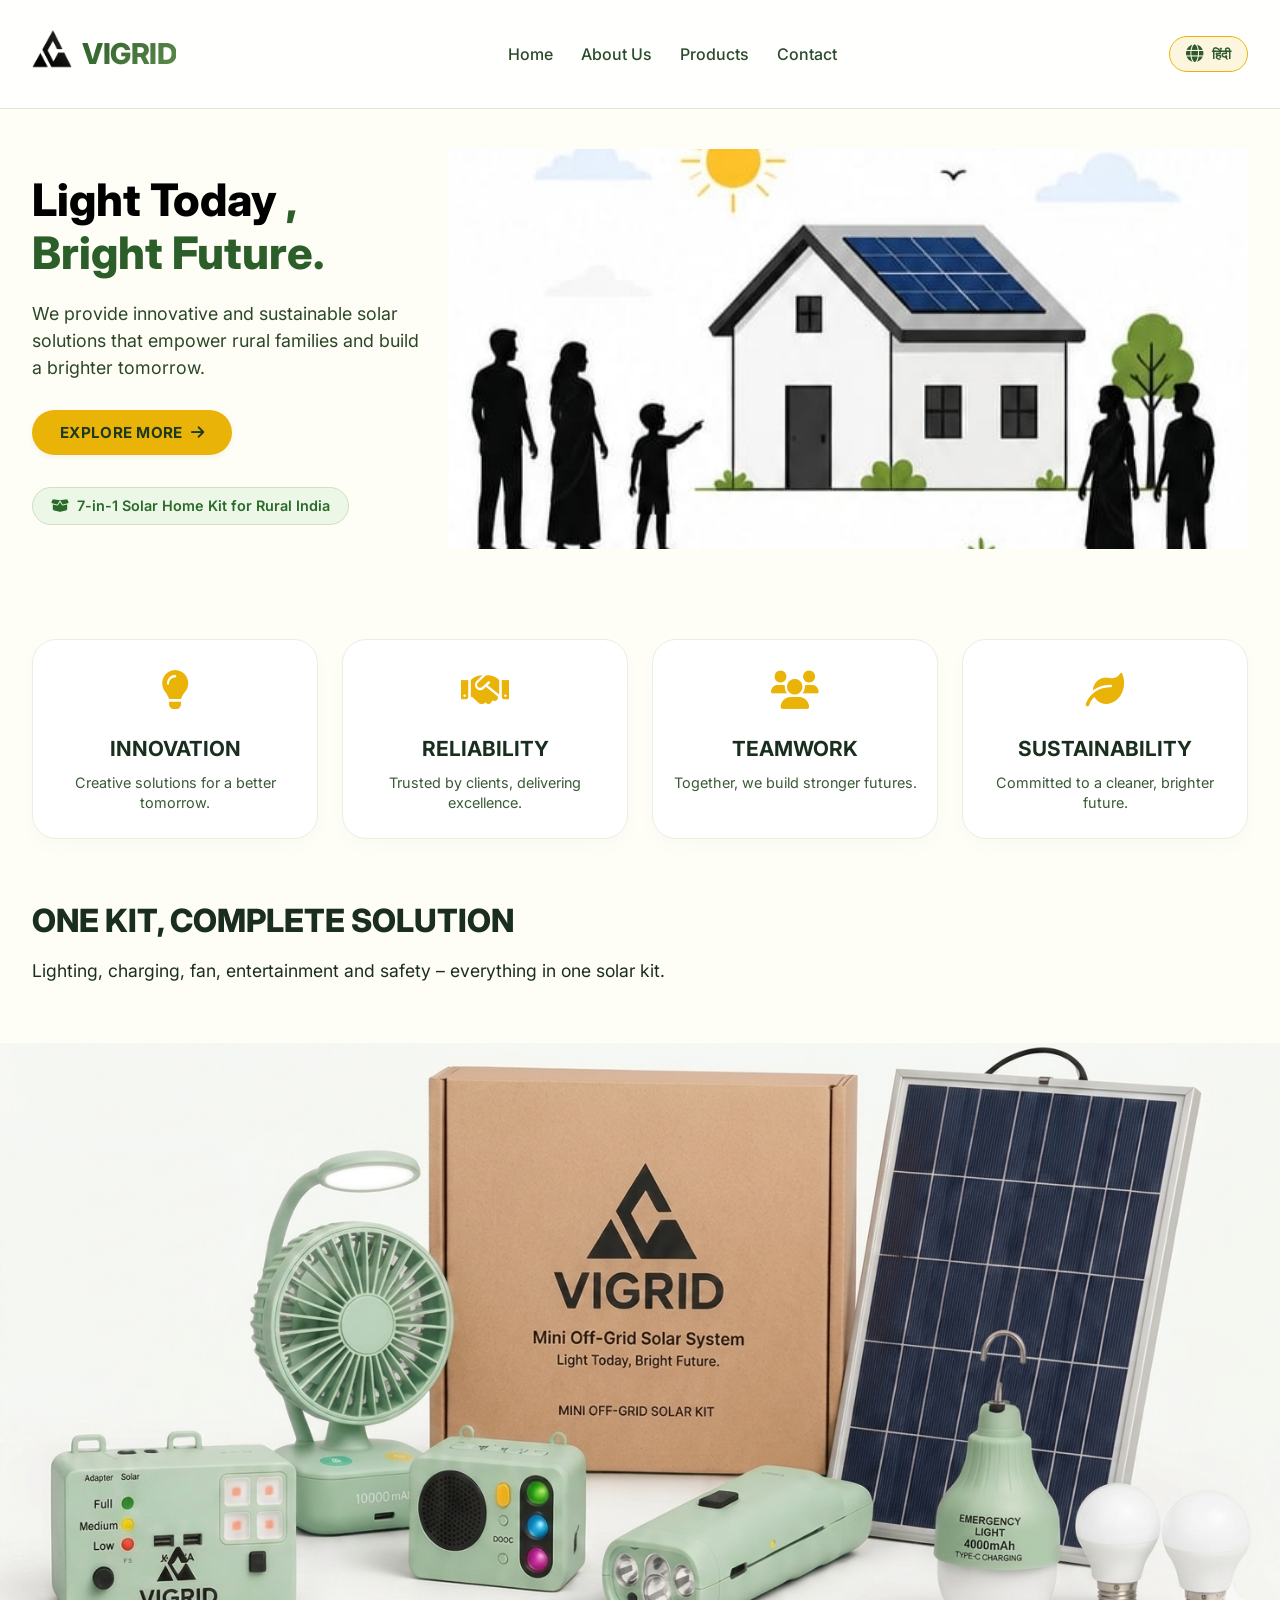
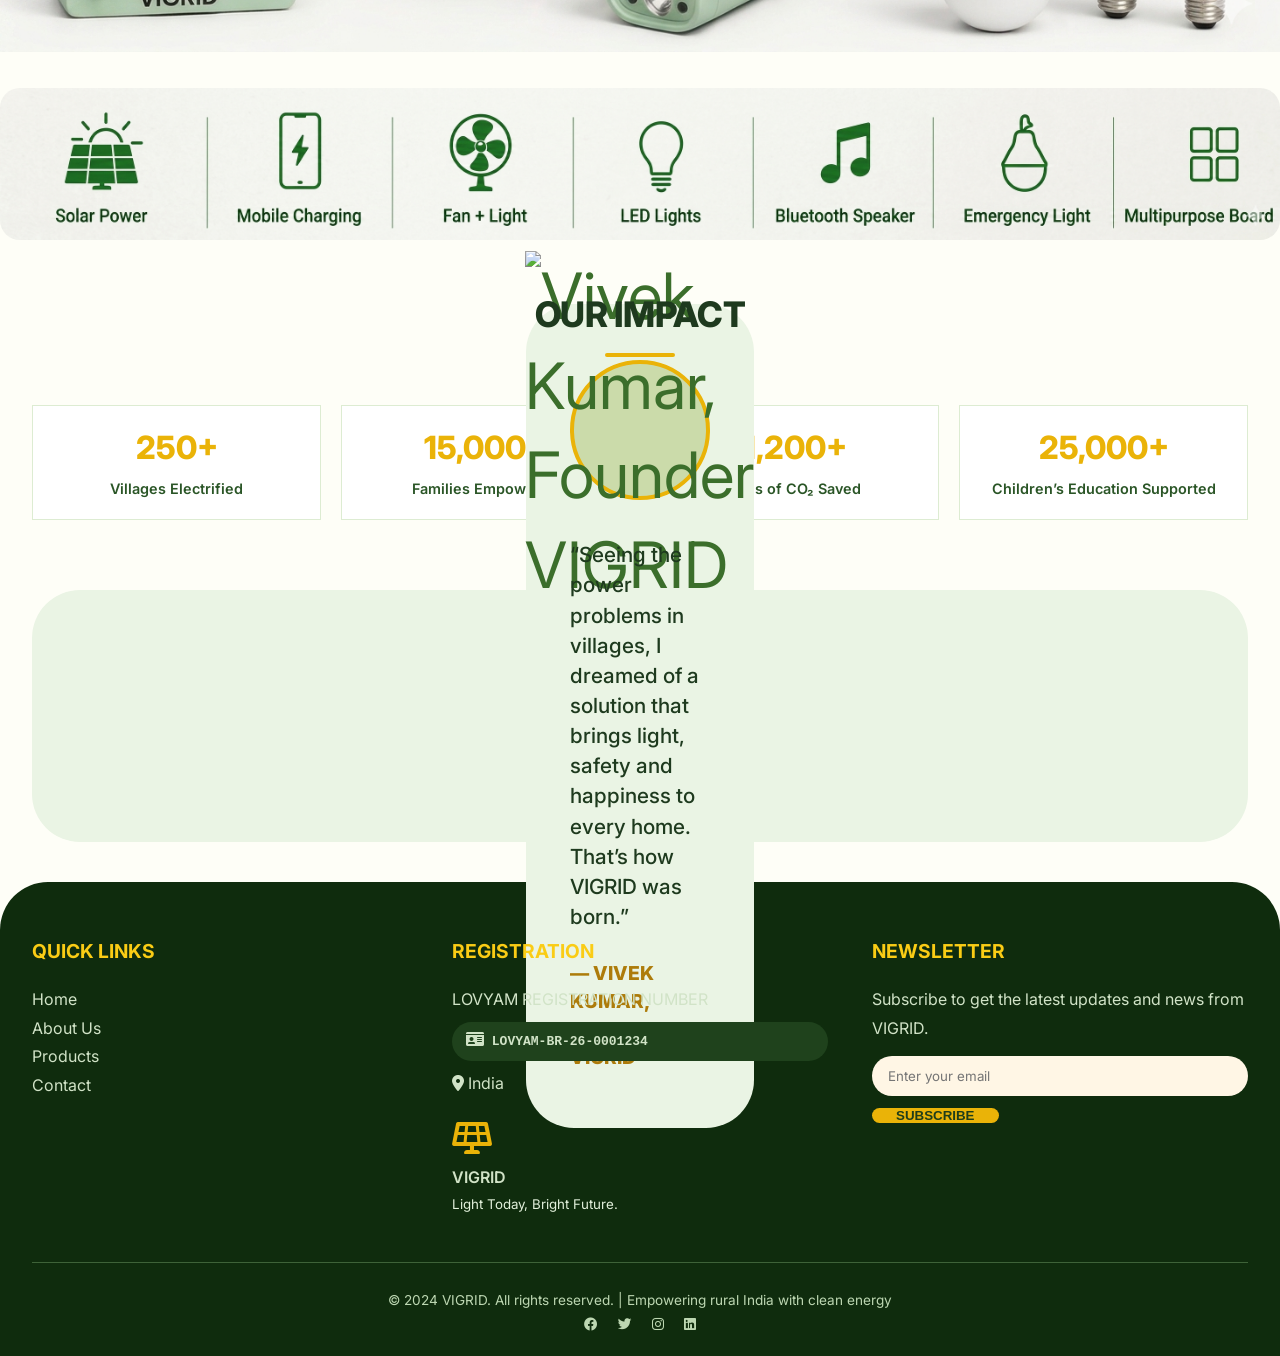
==== index.html @ 19ee3779 "Update index.html" ====
<!DOCTYPE html>
<html lang="en">
<head>
    <meta charset="UTF-8">
    <meta name="viewport" content="width=device-width, initial-scale=1.0, viewport-fit=cover">
    <title>VIGRID | Light Today, Bright Future</title>
    <link rel="preconnect" href="https://fonts.googleapis.com">
    <link rel="preconnect" href="https://fonts.gstatic.com" crossorigin>
    <link href="https://fonts.googleapis.com/css2?family=Inter:opsz,wght@14..32,300;14..32,400;14..32,500;14..32,600;14..32,700;14..32,800&display=swap" rel="stylesheet">
    <link rel="stylesheet" href="https://cdnjs.cloudflare.com/ajax/libs/font-awesome/6.0.0-beta3/css/all.min.css">
    <link rel="stylesheet" href="style.css">
</head>
<body>

<header class="site-header">
    <div class="container header-inner">
        <div class="logo">
            <!-- Logo Section -->

    <div class="logo-section">
        <img src="logo.png" alt="VIGRID Logo" class="logo-image">
    
</div>
            <span>VIGRID</span>
        </div>
        <button class="menu-toggle" id="menuToggle" aria-label="Toggle navigation">
            <i class="fas fa-bars"></i>
        </button>
        <div class="nav-links" id="navLinks">
            <a href="index.html" data-i18n="nav_home">Home</a>
            <a href="#" data-i18n="nav_about">About Us</a>
            <a href="#" data-i18n="nav_products">Products</a>
            <a href="#" data-i18n="nav_contact">Contact</a>
            <div class="mobile-lang-switch" id="mobileLangSwitch">
                <i class="fas fa-globe"></i>
                <span id="mobileLangText" data-i18n="lang_switch">हिंदी</span>
            </div>
        </div>
        <button id="langToggleBtn" class="lang-switch desktop-only" aria-label="Switch Language">
            <i class="fas fa-globe"></i>
            <span id="langToggleText">हिंदी</span>
        </button>
    </div>
</header>

<main>
    <!-- Hero Section with heroimage.jpg -->
    <div class="container">
        <section style="padding-top: 40px; padding-bottom: 40px;">
            <div class="hero">
                <div class="hero-content">
                    <h1>
    <span data-i18n="hero_highlight">Light Today</span>
    <span data-i18n="hero_future">, Bright Future.</span>
</h1>
                    <p data-i18n="hero_desc">We provide innovative and sustainable solar solutions that empower rural families and build a brighter tomorrow.</p>
                    <a href="#" class="btn-primary" id="exploreBtn"><span data-i18n="explore_btn">EXPLORE MORE</span> <i class="fas fa-arrow-right"></i></a>
                    <div class="kit-badge">
                        <i class="fas fa-box-open"></i> <span data-i18n="kit_badge">7-in-1 Solar Home Kit for Rural India</span>
                    </div>
                </div>
                <!-- Hero image with heroimage.jpg - no red circle, no extra icons -->
                <div class="hero-image"></div>
            </div>
        </section>
    </div>

    <!-- 4 Pillars -->
    <div class="container">
        <section class="features-section">
            <div class="features-grid">
                <div class="feature-card">
                    <div class="feature-icon"><i class="fas fa-lightbulb"></i></div>
                    <h3 data-i18n="pillar1_title">INNOVATION</h3>
                    <p data-i18n="pillar1_desc">Creative solutions for a better tomorrow.</p>
                </div>
                <div class="feature-card">
                    <div class="feature-icon"><i class="fas fa-handshake"></i></div>
                    <h3 data-i18n="pillar2_title">RELIABILITY</h3>
                    <p data-i18n="pillar2_desc">Trusted by clients, delivering excellence.</p>
                </div>
                <div class="feature-card">
                    <div class="feature-icon"><i class="fas fa-users"></i></div>
                    <h3 data-i18n="pillar3_title">TEAMWORK</h3>
                    <p data-i18n="pillar3_desc">Together, we build stronger futures.</p>
                </div>
                <div class="feature-card">
                    <div class="feature-icon"><i class="fas fa-leaf"></i></div>
                    <h3 data-i18n="pillar4_title">SUSTAINABILITY</h3>
                    <p data-i18n="pillar4_desc">Committed to a cleaner, brighter future.</p>
                </div>
            </div>
        </section>
    </div>


<!-- ONE KIT, COMPLETE SOLUTION -->
<div class="container">
    <section style="padding-top: 10px;">
        <div class="onekit-wrapper">
            <div class="onekit-info">
                <h2 data-i18n="onekit_title">ONE KIT, COMPLETE SOLUTION</h2>
                <p style="font-size: 1.1rem; margin-bottom: 4px;" data-i18n="onekit_sub">Lighting, charging, fan, entertainment and safety – everything in one solar kit.</p>
                

        <!-- New image below the onekit-wrapper -->
      
        
</div>
    </section>
</div>
           <!-- Image below ONE KIT section -->
<div class="kit-image-container">
    <img src="kits.jpg" alt="VIGRID Solar Home Kit" class="kit-image">



    <!-- New image: kit-image.jpg -->
    <img src="kit-image.jpg" alt="VIGRID Kit Additional" class="additional-kit-image">
        </div>

        
        </div>
    <!-- IMPACT -->
    <div class="container">
        <section>
            <h2 class="section-title" data-i18n="impact_title">OUR IMPACT</h2>
            <div class="stats-grid">
                <div class="stat-card">
                    <div class="stat-number">250+</div>
                    <div class="stat-label" data-i18n="stat1">Villages Electrified</div>
                </div>
                <div class="stat-card">
                    <div class="stat-number">15,000+</div>
                    <div class="stat-label" data-i18n="stat2">Families Empowered</div>
                </div>
                <div class="stat-card">
                    <div class="stat-number">1,200+</div>
                    <div class="stat-label" data-i18n="stat3">Tons of CO₂ Saved</div>
                </div>
                <div class="stat-card">
                    <div class="stat-number">25,000+</div>
                    <div class="stat-label" data-i18n="stat4">Children’s Education Supported</div>
                

</div>
</div>
            </div>
        </section>
    </div>

    <!-- Founder Quote -->
    <div class="container">
        <div class="founder-section">
            <div class="founder-flex">
                <div class="founder-avatar">
                    <div class="founder-section">
    <div class="founder-flex">
        <div class="founder-avatar">
            <img src="founder.png" alt="Vivek Kumar, Founder VIGRID" class="founder-img">
        </div>
        <div class="founder-quote">
            <span data-i18n="founder_quote">“Seeing the power problems in villages, I dreamed of a solution that brings light, safety and happiness to every home. That’s how VIGRID was born.”</span>
            <div class="founder-name" data-i18n="founder_name">— VIVEK KUMAR, Founder, VIGRID</div>
        </div>
    </div>
</div>
                </div>
                
            </div>
        </div>
    </div>
</main>

<footer>
    <div class="container">
        <div class="footer-grid">
            <div class="footer-col">
                <h4 data-i18n="footer_quick">QUICK LINKS</h4>
                <a href="#" data-i18n="footer_home">Home</a>
                <a href="#" data-i18n="footer_about">About Us</a>
                <a href="#" data-i18n="footer_products">Products</a>
                <a href="#" data-i18n="footer_contact">Contact</a>
            </div>
            <div class="footer-col">
                <h4 data-i18n="footer_reg">REGISTRATION</h4>
                <p data-i18n="footer_reg_label">LOVYAM REGISTRATION NUMBER</p>
                <p class="reg-number"><i class="fas fa-id-card"></i> LOVYAM-BR-26-0001234</p>
                <p><i class="fas fa-map-marker-alt"></i> India</p>
                <div style="margin-top: 24px;">
                    <i class="fas fa-solar-panel" style="font-size: 2rem; color: #eab308;"></i>
                    <p style="margin-top: 8px; font-weight: 600;">VIGRID</p>
                    <small data-i18n="footer_tagline">Light Today, Bright Future.</small>
                </div>
            </div>
            <div class="footer-col">
                <h4 data-i18n="footer_newsletter">NEWSLETTER</h4>
                <p data-i18n="newsletter_desc">Subscribe to get the latest updates and news from VIGRID.</p>
                <div class="newsletter-form">
                    <input type="email" id="newsletterEmail" placeholder="Enter your email" required>
                    <button id="subscribeBtn"><span data-i18n="subscribe_btn">SUBSCRIBE</span></button>
                </div>
                <p id="subscribeFeedback" style="margin-top: 12px; font-size: 0.8rem;"></p>
            </div>
        </div>
        <div class="copyright">
            <p data-i18n="copyright_text">© 2024 VIGRID. All rights reserved. | Empowering rural India with clean energy</p>
            <div style="margin-top: 8px; display: flex; justify-content: center; gap: 20px;">
                <i class="fab fa-facebook"></i>
                <i class="fab fa-twitter"></i>
                <i class="fab fa-instagram"></i>
                <i class="fab fa-linkedin"></i>
            </div>
        </div>
    </div>
</footer>

<script src="script.js"></script>
</body>
</html>
---- style.css ----
* {
    margin: 0;
    padding: 0;
    box-sizing: border-box;
}

body {
    font-family: 'Inter', sans-serif;
    background: #fefef7;
    color: #1a2e1f;
    line-height: 1.4;
    scroll-behavior: smooth;
}

.container {
    max-width: 1280px;
    margin: 0 auto;
    padding: 0 32px;
}

.btn-primary {
    display: inline-flex;
    align-items: center;
    gap: 8px;
    background: #eab308;
    color: #1e3a1e;
    font-weight: 700;
    padding: 12px 28px;
    border-radius: 60px;
    text-decoration: none;
    transition: all 0.25s ease;
    border: none;
    cursor: pointer;
    font-size: 0.95rem;
    letter-spacing: 0.3px;
    box-shadow: 0 2px 6px rgba(0,0,0,0.05);
}
.btn-primary:hover {
    background: #facc15;
    transform: translateY(-2px);
    box-shadow: 0 12px 20px -12px rgba(234,179,8,0.4);
}
.btn-outline {
    display: inline-flex;
    align-items: center;
    gap: 8px;
    background: transparent;
    border: 2px solid #eab308;
    color: #2d5a2c;
    font-weight: 700;
    padding: 10px 26px;
    border-radius: 60px;
    text-decoration: none;
    transition: all 0.2s;
    cursor: pointer;
}
.btn-outline:hover {
    background: #eab30810;
    border-color: #ca8a04;
}

.site-header {
    padding: 24px 0;
    border-bottom: 1px solid #e0e7cf;
    background: #ffffffcc;
    backdrop-filter: blur(4px);
    position: sticky;
    top: 0;
    z-index: 50;
}
.header-inner {
    display: flex;
    justify-content: space-between;
    align-items: center;
    flex-wrap: wrap;
    gap: 20px;
}
.logo {
    display: flex;
    align-items: center;
    gap: 10px;
    font-size: 1.8rem;
    font-weight: 800;
    letter-spacing: -0.5px;
    color: #2c5e2a;
}
/* Logo Section */
.logo-section {
    text-align: center;
    padding: 5px 0;
    background: transparent; /* ya koi light background chahe to */
}

.logo-image {
    width: 40px;
    height: 40px;
    
    max-height: 50px;  /* aap height limit kar sakte hain */
    display: inline-block;
}
.logo span {
    background: linear-gradient(135deg, #2b5e2a, #5f8b4c);
    background-clip: text;
    -webkit-background-clip: text;
    color: transparent;
}
.nav-links {
    display: flex;
    gap: 28px;
}
.nav-links a {
    text-decoration: none;
    font-weight: 500;
    color: #2a4b2a;
    transition: color 0.2s;
}
.nav-links a:hover {
    color: #eab308;
}

.lang-switch {
    background: #eab30820;
    border: 1px solid #eab308;
    border-radius: 40px;
    padding: 8px 16px;
    display: flex;
    align-items: center;
    gap: 8px;
    font-weight: 600;
    cursor: pointer;
    transition: all 0.2s;
    color: #2d5a2c;
    font-family: inherit;
}
.lang-switch:hover {
    background: #eab30840;
    border-color: #ca8a04;
}
.lang-switch i {
    font-size: 1.1rem;
}

.mobile-lang-switch {
    display: none;
    align-items: center;
    gap: 12px;
    padding: 12px 0;
    font-weight: 600;
    font-size: 1.2rem;
    color: #2a4b2a;
    cursor: pointer;
    border-top: 1px solid #e0e7cf;
    margin-top: 8px;
}
.mobile-lang-switch i {
    font-size: 1.3rem;
    color: #eab308;
}
.mobile-lang-switch:hover {
    color: #eab308;
}

.menu-toggle {
    background: transparent;
    border: none;
    font-size: 1.8rem;
    color: #2c5e2a;
    cursor: pointer;
    display: none;
    transition: color 0.2s;
}
.menu-toggle:hover {
    color: #eab308;
}

section {
    padding: 50px 0;
}
.section-title {
    font-size: 2.2rem;
    font-weight: 800;
    margin-bottom: 48px;
    text-align: center;
    letter-spacing: -0.3px;
    color: #1e3a1e;
    position: relative;
}
.section-title:after {
    content: '';
    display: block;
    width: 70px;
    height: 4px;
    background: #eab308;
    margin: 14px auto 0;
    border-radius: 4px;
}


/* Hero section with 40% left (content) and 60% right (image) */
.hero {
    display: grid;
    grid-template-columns: 1fr 2fr;  /* 2fr = 40%, 3fr = 60% */
    gap: 16px;
    align-items: center;
}

.hero-content h1 {
    font-size: 2.8rem;  /* pehle 3.2rem tha – ab kam */
    font-weight: 800;
    line-height: 1.2;
    margin-bottom: 20px;
}

.hero-content h1 span:first-child {
    color: #000000;  /* pehla part black */
}

.hero-content h1 span:last-child {
    color: #2c5e2a;  /* dusra part green (aapke brand green ke according) */
}
.hero-content p {
    font-size: 1.12rem;
    color: #2c4727;
    margin: 20px 0 28px;
    line-height: 1.5;
}
.kit-badge {
    margin-top: 32px;
    display: inline-flex;
    align-items: center;
    background: #ecf7e7;
    padding: 8px 18px;
    border-radius: 80px;
    font-weight: 600;
    color: #2a6b2a;
    font-size: 0.9rem;
    gap: 8px;
    border: 1px solid #cde2c1;
}

/* Hero image styling - only background image, no red circle */
.hero-image {
    background-image: url("heroimage.jpg");
    background-size: cover;
    background-position: center;
    background-repeat: no-repeat;
    min-height: 400px;
    width: 100%;
    /* border-radius aur box-shadow dono hataye */
}

/* Features grid 
.features-grid {
    display: grid;
    grid-template-columns: repeat(auto-fit, minmax(240px, 1fr));
    gap: 32px;
    margin-top: 0px;
}
.feature-card {
    background: white;
    padding: 32px 20px;
    border-radius: 32px;
    text-align: center;
    box-shadow: 0 8px 20px rgba(0,0,0,0.02);
    transition: all 0.25s;
    border: 1px solid #e8f0e2;
}
.feature-card:hover {
    transform: translateY(-6px);
    border-color: #eab30860;
    box-shadow: 0 20px 30px -12px rgba(0,0,0,0.08);
}
.feature-icon {
    font-size: 3rem;
    color: #2d6a2b;  /* गहरा हरा,*/
    margin-bottom: 20px;
}
}
.feature-card h3 {
    font-size: 1.5rem;
    font-weight: 700;
    margin-bottom: 12px;
}
.feature-card p {
    color: #3a5a36;
    line-height: 1.4;
}
*/
.features-section {
    padding: 30px 0;  /* pehle 70px 0 tha – ab kam */
}
.features-grid {
    display: grid;
    grid-template-columns: repeat(4, 1fr);
    gap: 24px;
    margin-top: 0px;
}
.feature-card {
    background: white;
    padding: 24px 16px;
    border-radius: 24px;
    text-align: center;
    box-shadow: 0 8px 20px rgba(0,0,0,0.02);
    transition: all 0.25s;
    border: 1px solid #e8f0e2;
}
.feature-card:hover {
    transform: translateY(-6px);
    border-color: #eab30860;
    box-shadow: 0 20px 30px -12px rgba(0,0,0,0.08);
}
.feature-icon {
    font-size: 2.4rem;
    color: #eab308;
    margin-bottom: 16px;
}
.feature-card h3 {
    font-size: 1.3rem;
    font-weight: 700;
    margin-bottom: 10px;
}
.feature-card p {
    font-size: 0.9rem;
    color: #3a5a36;
    line-height: 1.4;
}


/* One kit */
/* Image below ONE KIT section */
.kit-image-container {
    margin-top: 5px;
    text-align: center;
}
.kit-image {
    max-width: 100%;
    height: auto;
    display: inline-block;
}
/*
.onekit-wrapper {
    background: #f2f9ec;
    padding: 24px 20px;
    display: flex;
    flex-wrap: wrap;
    align-items: center;
    justify-content: space-between;
    gap: 20px;
}*/
.onekit-wrapper {
    background: transparent;
    border-radius: 0;
    padding: 0px 0;  /* ya jitna chahiye utna */
    display: flex;
    flex-wrap: wrap;
    align-items: center;
    justify-content: space-between;
    gap: 15px;
}
.onekit-info {
    flex: 2;
}
.onekit-info h2 {
    font-size: 2rem;
    font-weight: 800;
    margin-bottom: 16px;
}
.kit-features {
    display: flex;
    flex-wrap: wrap;
    gap: 16px;
    margin: 24px 0 28px;
}
.kit-features span {
    background: white;
    padding: 8px 18px;
    border-radius: 40px;
    font-weight: 500;
    display: inline-flex;
    align-items: center;
    gap: 8px;
    box-shadow: 0 1px 3px rgba(0,0,0,0.03);
}
.onekit-illustration {
    flex: 1;
    text-align: center;
    background: #ffffffb3;
    border-radius: 40px;
    padding: 24px;
}
.onekit-illustration i {
    font-size: 5rem;
    color: #4f8a3c;
}

/* Impact stats grid - 4 boxes in one line */

.stats-grid {
    display: grid;
    grid-template-columns: repeat(4, 1fr);  /* chaaro ek line me */
    gap: 20px;  /* boxes ke beech gap thoda kam */
    text-align: center;
}

/* Individual stat card - size kam */
.stat-card {
    background: white;
    border-radius: 0px;  /* pehle 36px se kam */
    padding: 20px 12px;   /* pehle 32px 20px – ab kam */
    
    border: 1px solid #ddecd2;
}

/* Stat number ka size kam */
.stat-number {
    font-size: 2rem;      /* pehle 3rem tha – ab kam */
    font-weight: 800;
    color: #eab308;
    margin-bottom: 8px;   /* pehle 12px */
}

/* Label ka size thoda adjust */
.stat-label {
    font-weight: 600;
    font-size: 0.9rem;    /* pehle 1.1rem – ab kam */
    color: #2a5526;
}

/* Founder */
.founder-section {
    background: #eaf4e4;
    border-radius: 48px;
    margin: 20px 0;
    padding: 56px 44px;
}
.founder-flex {
    display: flex;
    flex-wrap: wrap;
    gap: 40px;
    align-items: center;
    justify-content: center;
}
.founder-avatar {
    background: #cbdbaa;
    width: 140px;
    height: 140px;
    border-radius: 50%;
    display: flex;
    align-items: center;
    justify-content: center;
    font-size: 4rem;
    color: #3b6e2b;
    border: 4px solid #eab308;
}
.founder-quote {
    flex: 1;
    font-size: 1.3rem;
    font-weight: 500;
    line-height: 1.45;
    font-style: normal;
    color: #1e3a1e;
}
.founder-name {
    margin-top: 28px;
    font-weight: 800;
    font-size: 1.2rem;
    color: #ad7b0a;
}

/* Footer */
footer {
    background: #0f2c0d;
    color: #e2f0db;
    padding: 56px 0 24px;
    border-radius: 48px 48px 0 0;
    margin-top: 40px;
}
.footer-grid {
    display: grid;
    grid-template-columns: repeat(auto-fit, minmax(200px, 1fr));
    gap: 44px;
    margin-bottom: 48px;
}
.footer-col h4 {
    color: #facc15;
    margin-bottom: 20px;
    font-size: 1.2rem;
    font-weight: 700;
}
.footer-col p, .footer-col a {
    color: #d1e3c7;
    text-decoration: none;
    line-height: 1.8;
    display: block;
    transition: 0.2s;
}
.footer-col a:hover {
    color: #facc15;
    transform: translateX(3px);
}
.reg-number {
    background: #1f421c;
    display: inline-block;
    padding: 8px 14px;
    border-radius: 28px;
    font-weight: 600;
    font-family: monospace;
    margin: 8px 0;
}
.newsletter-form {
    display: flex;
    flex-wrap: wrap;
    gap: 12px;
    margin-top: 14px;
}
.newsletter-form input {
    flex: 1;
    padding: 12px 16px;
    border-radius: 60px;
    border: none;
    outline: none;
    background: #fff6e5;
    font-family: inherit;
}
.newsletter-form button {
    background: #eab308;
    border: none;
    padding: 0 24px;
    border-radius: 60px;
    font-weight: 700;
    cursor: pointer;
    transition: 0.2s;
    color: #1f3d1a;
}
.newsletter-form button:hover {
    background: #ffcd4a;
}
.copyright {
    text-align: center;
    border-top: 1px solid #3e6238;
    padding-top: 28px;
    font-size: 0.85rem;
    color: #bdd7b2;
}

/* Mobile */
@media (max-width: 800px) {
    .container { padding: 0 24px; }
    .hero { grid-template-columns: 1fr; text-align: center; gap: 32px; }
    .hero-content h1 { font-size: 2.5rem; }
    .hero-image { min-height: 250px; }
    .kit-badge { justify-content: center; }
    .section-title { font-size: 1.9rem; }
    .onekit-wrapper { flex-direction: column; text-align: center; }
    .founder-quote { font-size: 1.1rem; text-align: center; }
    .founder-flex { flex-direction: column; text-align: center; }
    
    .desktop-only {
        display: none !important;
    }
    .mobile-lang-switch {
        display: flex;
    }
    .nav-links { 
        position: fixed;
        top: 80px;
        left: -100%;
        width: 80%;
        max-width: 280px;
        height: calc(100vh - 80px);
        background: #ffffffef;
        backdrop-filter: blur(12px);
        flex-direction: column;
        align-items: flex-start;
        padding: 32px 24px;
        gap: 24px;
        box-shadow: 4px 0 20px rgba(0,0,0,0.1);
        transition: left 0.3s ease;
        z-index: 100;
        border-radius: 0 24px 24px 0;
        border-right: 2px solid #eab30860;
    }
    .nav-links.active {
        left: 0;
    }
    .nav-links a {
        font-size: 1.2rem;
        width: 100%;
        padding: 8px 0;
    }
    .menu-toggle {
        display: block;
        order: 2;
    }
    .logo {
        order: 1;
    }
}
button, .btn-primary, .btn-outline { cursor: pointer; }

.kit-icon-item i {
    font-size: 2rem;
    color: #2c5e2a;  /* green colour – aap ise dark ya light koi bhi green de sakte hain */
    display: inline-block;
    margin: 0 2px;
}

.additional-kit-image {
    max-width: 100%;
    height: auto;
    margin-top: 30px;
    border-radius: 20px;
    display: block;
}
@media (max-width: 700px) {
    .stats-grid {
        gap: 12px;
    }
    .stat-card {
        padding: 16px 8px;
    }
    .stat-number {
        font-size: 1.5rem;
    }
    .stat-label {
        font-size: 0.75rem;
    }
}

@media (max-width: 800px) {
    .logo-section {
        padding: 30px 0;
    }
    .logo-image {
        max-width: 90%;
        max-height: 100px;
    }
}
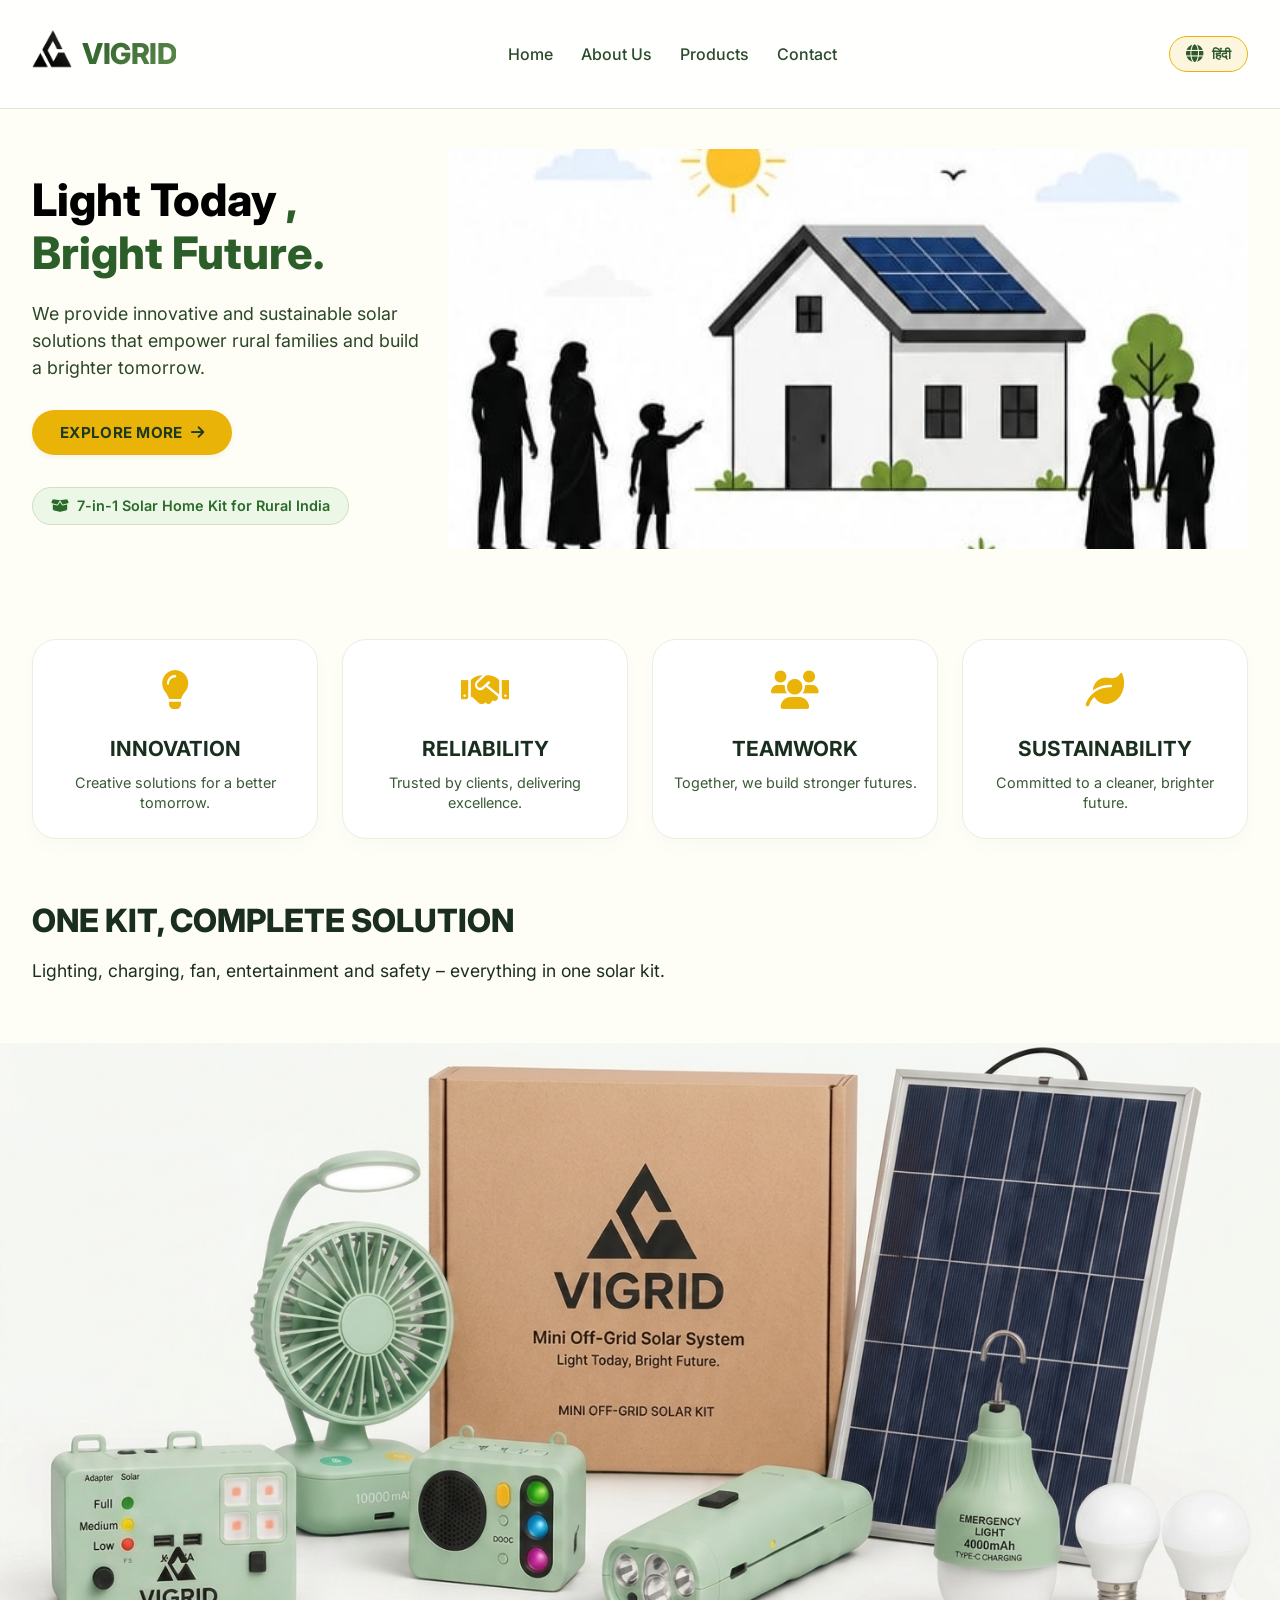
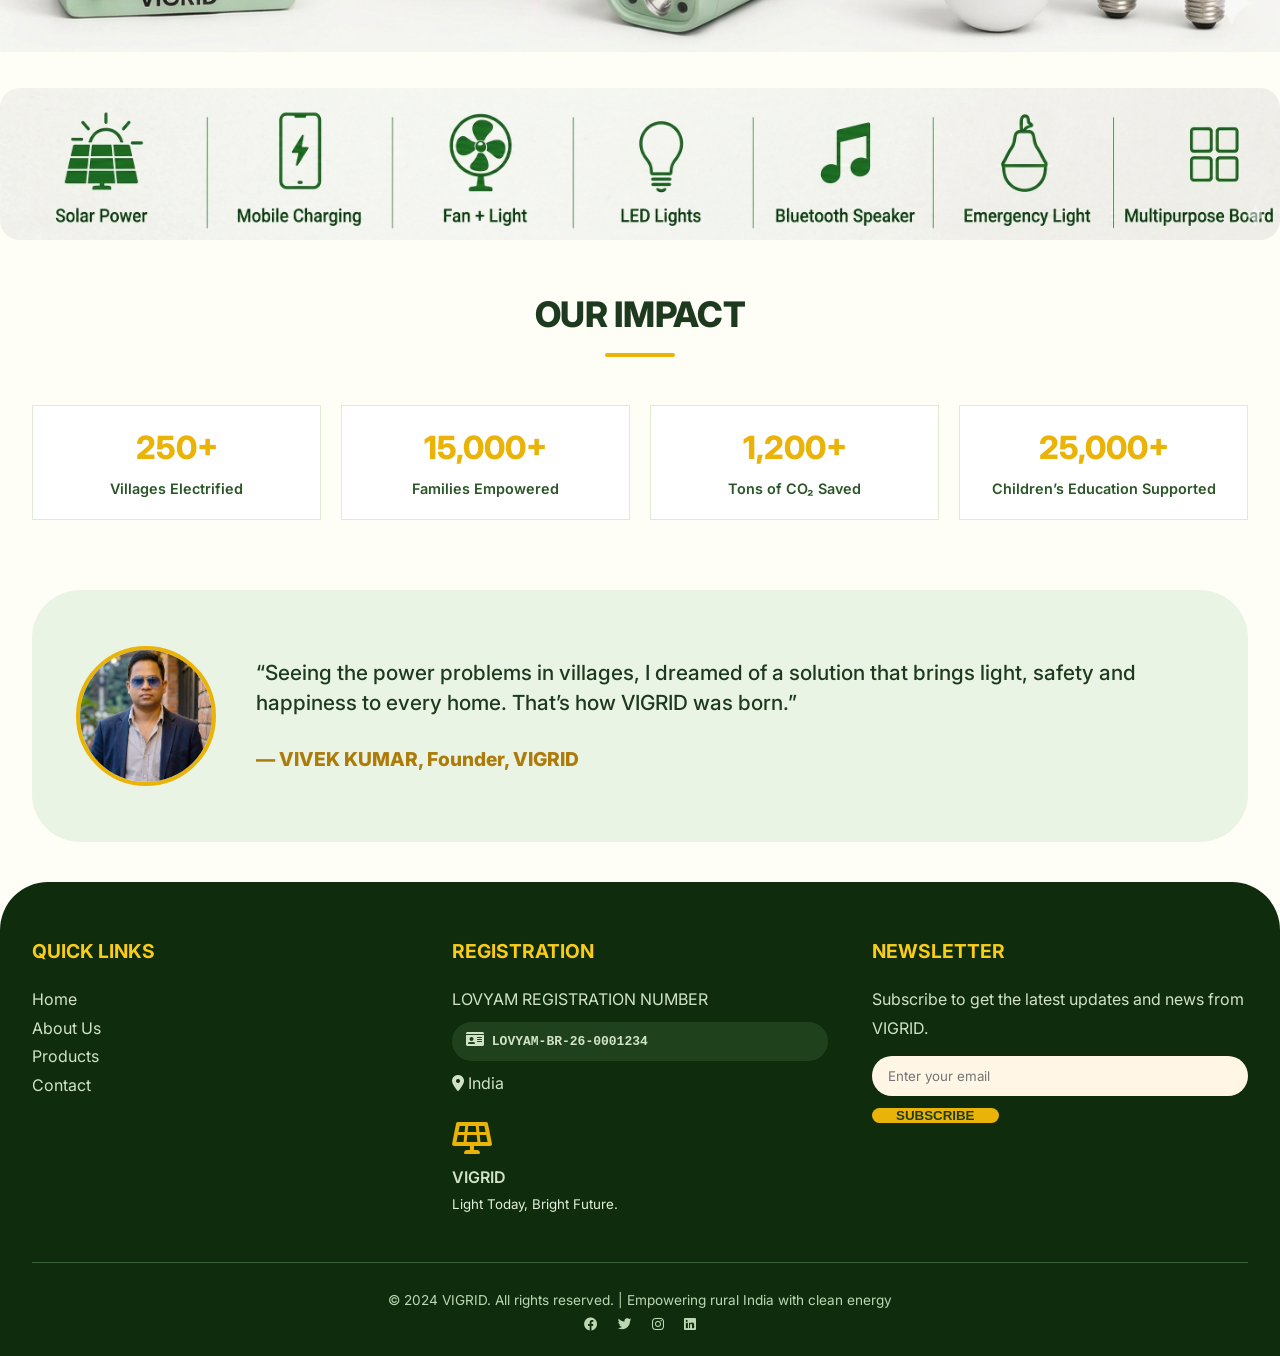
==== commit 7e36c12a: "Update index.html" ====
--- a/index.html
+++ b/index.html
@@ -154,9 +154,7 @@
         <div class="founder-section">
             <div class="founder-flex">
                 <div class="founder-avatar">
-                    <div class="founder-section">
-    <div class="founder-flex">
-        <div class="founder-avatar">
+                   
             <img src="founder.png" alt="Vivek Kumar, Founder VIGRID" class="founder-img">
         </div>
         <div class="founder-quote">
--- a/style.css
+++ b/style.css
@@ -448,9 +448,15 @@
     display: flex;
     align-items: center;
     justify-content: center;
-    font-size: 4rem;
-    color: #3b6e2b;
+    overflow: hidden;  /* ensure image stays inside circle */
     border: 4px solid #eab308;
+}
+
+.founder-img {
+    width: 100%;
+    height: 100%;
+    object-fit: cover;  /* image circle ke andar fit ho jayegi */
+    display: block;
 }
 .founder-quote {
     flex: 1;
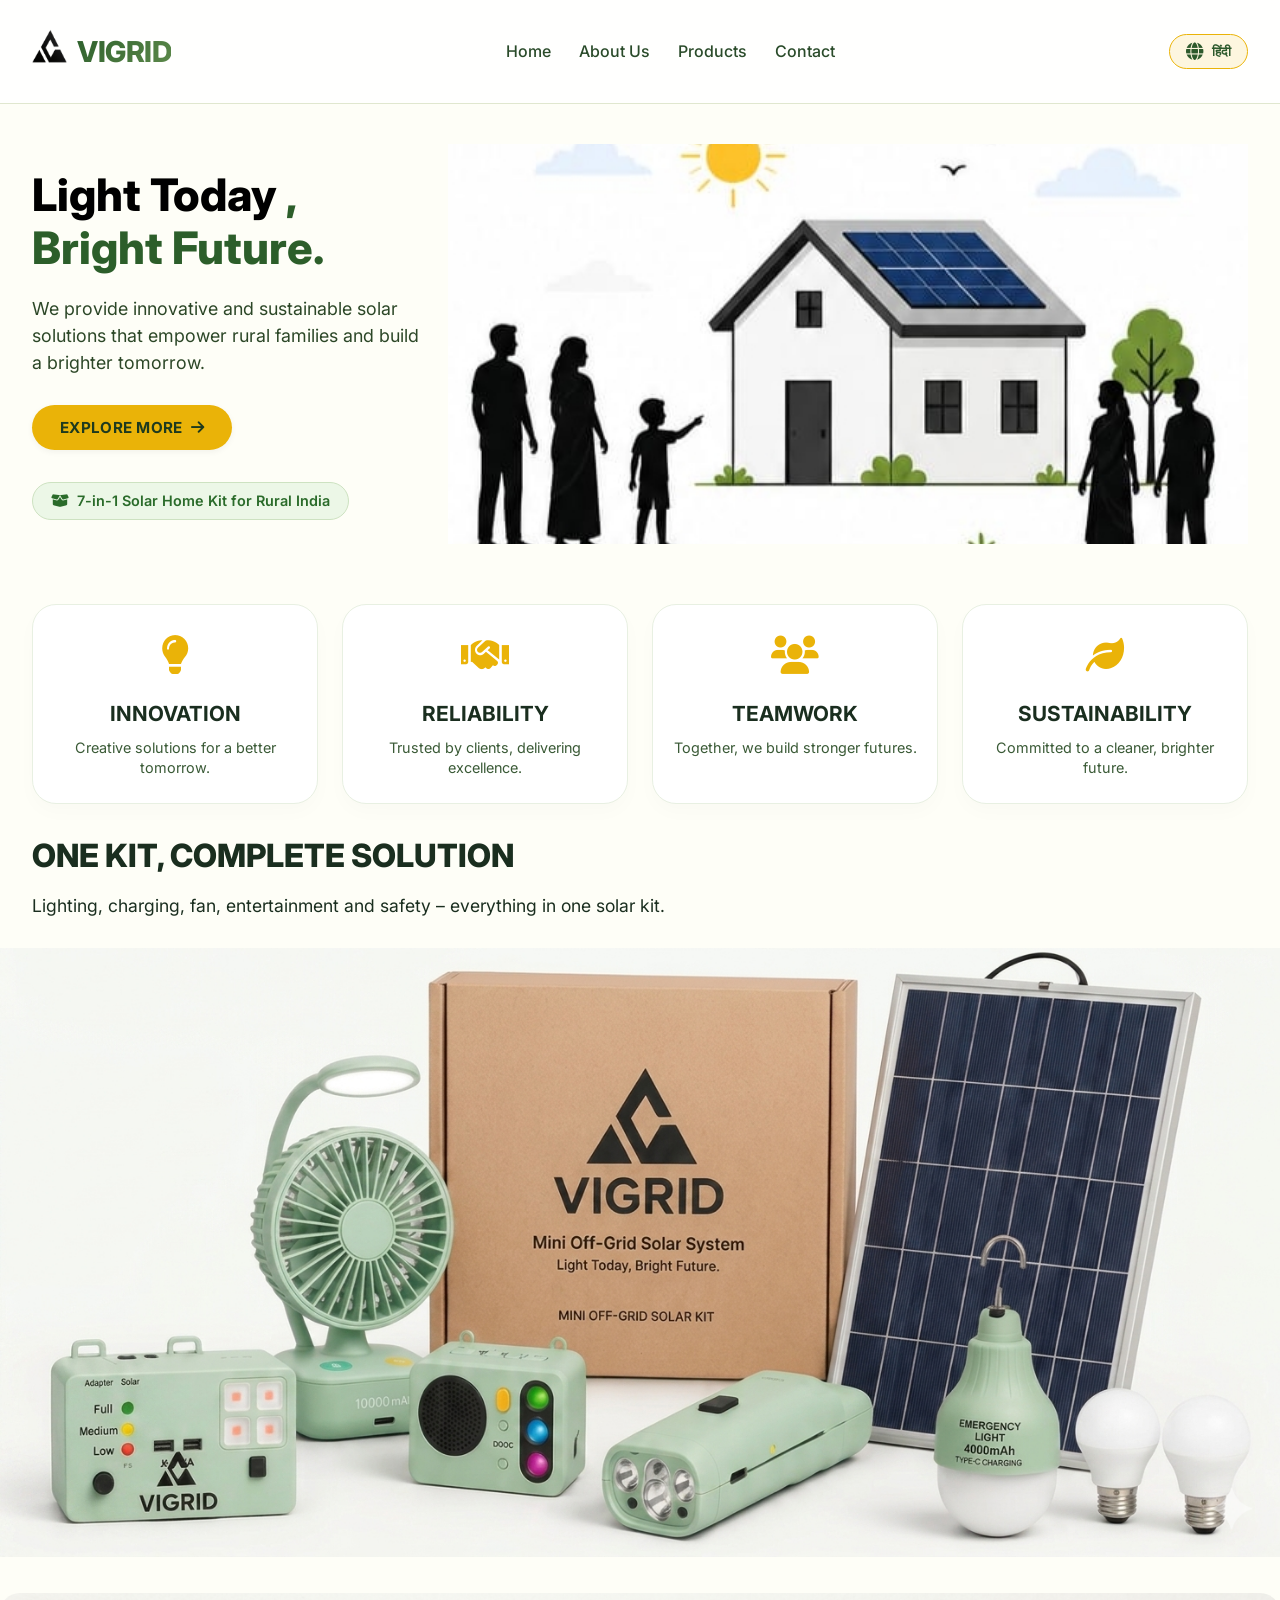
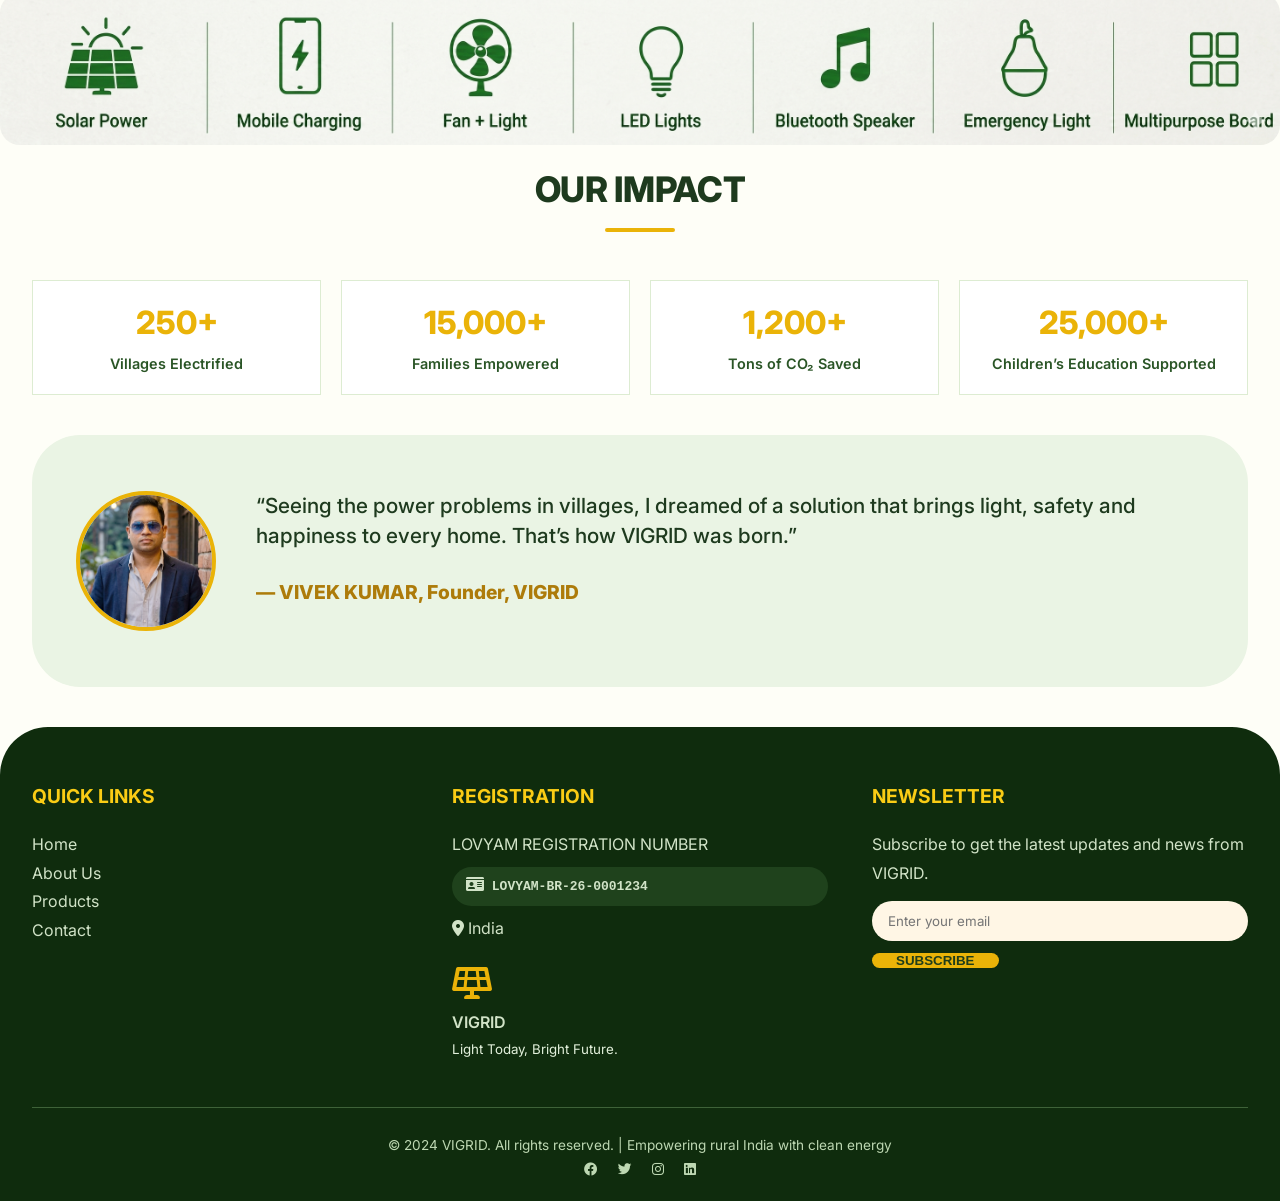
==== commit d634779c: "Update index.html" ====
--- a/index.html
+++ b/index.html
@@ -49,10 +49,10 @@
         <section style="padding-top: 40px; padding-bottom: 40px;">
             <div class="hero">
                 <div class="hero-content">
-                    <h1>
+                    <h2>
     <span data-i18n="hero_highlight">Light Today</span>
     <span data-i18n="hero_future">, Bright Future.</span>
-</h1>
+</h2>
                     <p data-i18n="hero_desc">We provide innovative and sustainable solar solutions that empower rural families and build a brighter tomorrow.</p>
                     <a href="#" class="btn-primary" id="exploreBtn"><span data-i18n="explore_btn">EXPLORE MORE</span> <i class="fas fa-arrow-right"></i></a>
                     <div class="kit-badge">
--- a/style.css
+++ b/style.css
@@ -92,10 +92,10 @@
 }
 
 .logo-image {
-    width: 40px;
-    height: 40px;
+    width: 35px;
+    height: 35px;
     
-    max-height: 50px;  /* aap height limit kar sakte hain */
+    max-height: 40px;  /* aap height limit kar sakte hain */
     display: inline-block;
 }
 .logo span {
@@ -174,7 +174,7 @@
 }
 
 section {
-    padding: 50px 0;
+    padding: 20px 0;
 }
 .section-title {
     font-size: 2.2rem;
@@ -204,18 +204,18 @@
     align-items: center;
 }
 
-.hero-content h1 {
+.hero-content h2 {
     font-size: 2.8rem;  /* pehle 3.2rem tha – ab kam */
     font-weight: 800;
     line-height: 1.2;
     margin-bottom: 20px;
 }
 
-.hero-content h1 span:first-child {
+.hero-content h2 span:first-child {
     color: #000000;  /* pehla part black */
 }
 
-.hero-content h1 span:last-child {
+.hero-content h2 span:last-child {
     color: #2c5e2a;  /* dusra part green (aapke brand green ke according) */
 }
 .hero-content p {
@@ -437,7 +437,7 @@
     display: flex;
     flex-wrap: wrap;
     gap: 40px;
-    align-items: center;
+    align-items: left;
     justify-content: center;
 }
 .founder-avatar {
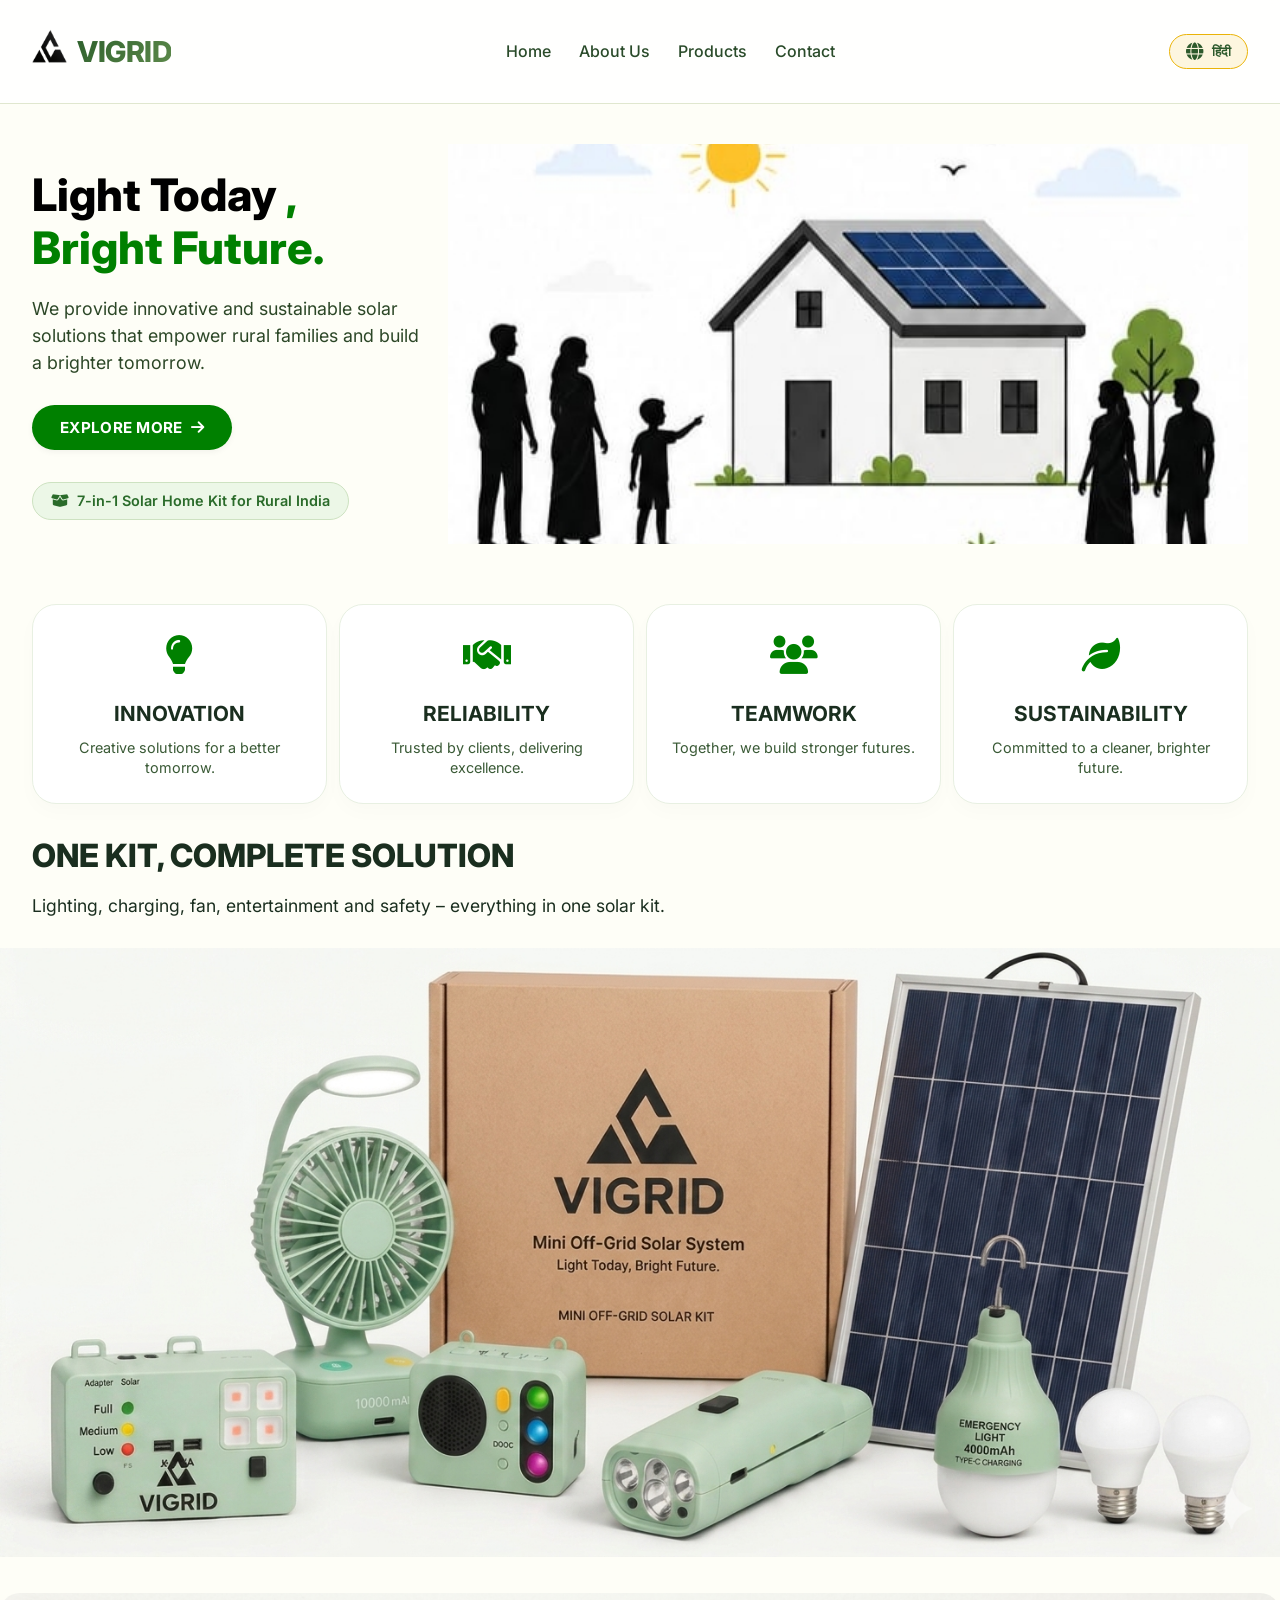
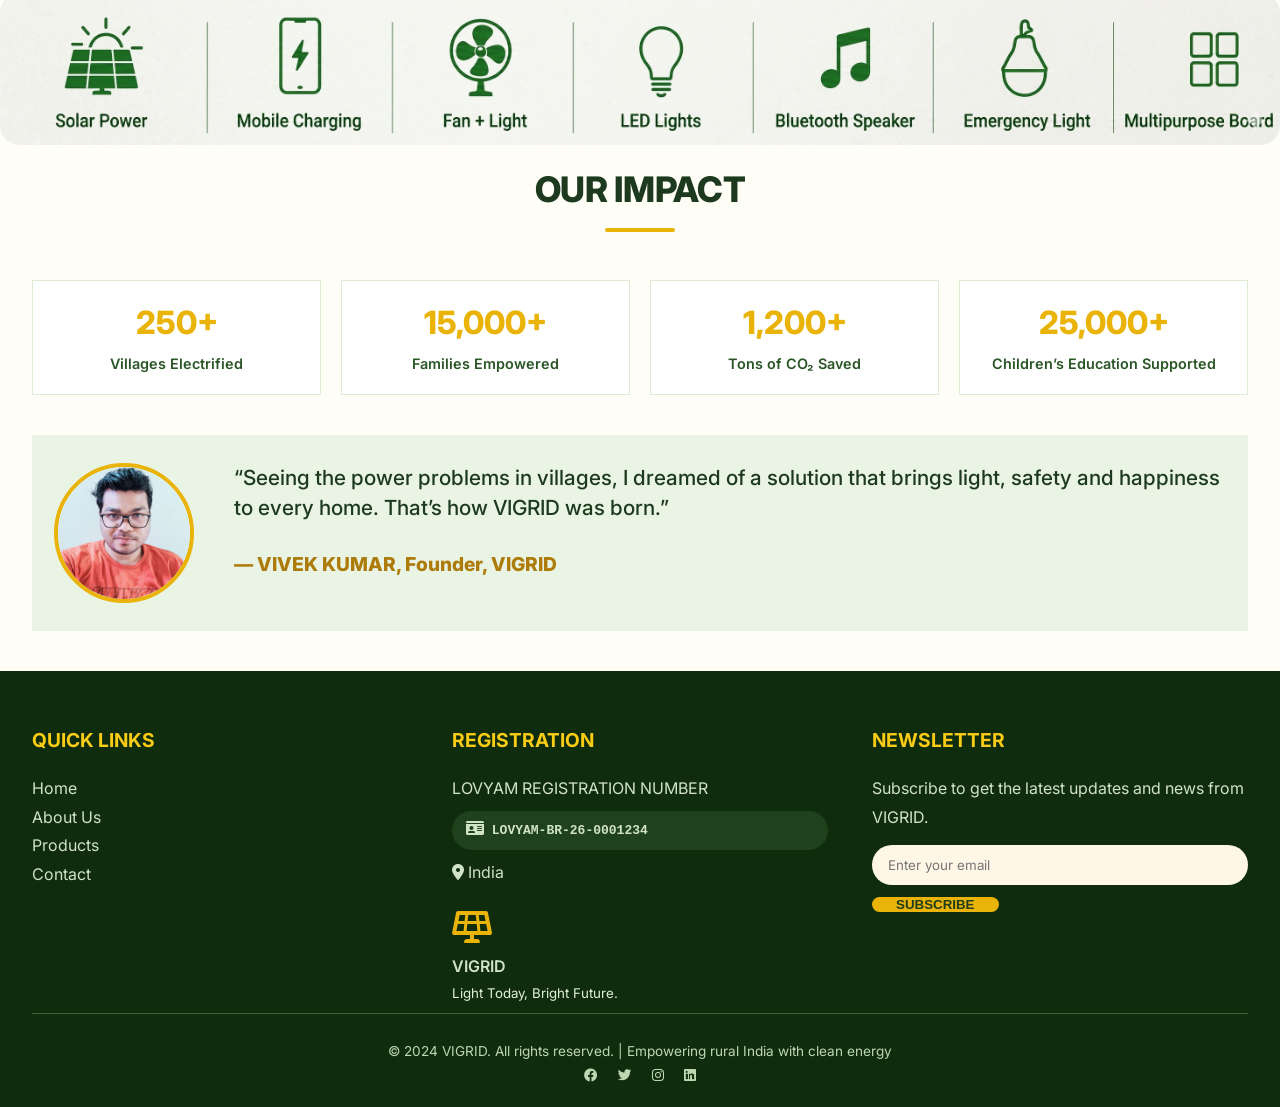
==== commit b5f20fbe: "Update index.html" ====
--- a/index.html
+++ b/index.html
@@ -155,7 +155,7 @@
             <div class="founder-flex">
                 <div class="founder-avatar">
                    
-            <img src="founder.png" alt="Vivek Kumar, Founder VIGRID" class="founder-img">
+            <img src="founder2.png" alt="Vivek Kumar, Founder VIGRID" class="founder-img">
         </div>
         <div class="founder-quote">
             <span data-i18n="founder_quote">“Seeing the power problems in villages, I dreamed of a solution that brings light, safety and happiness to every home. That’s how VIGRID was born.”</span>
@@ -215,4 +215,4 @@
 
 <script src="script.js"></script>
 </body>
-</html>+</html>
--- a/style.css
+++ b/style.css
@@ -22,8 +22,8 @@
     display: inline-flex;
     align-items: center;
     gap: 8px;
-    background: #eab308;
-    color: #1e3a1e;
+    background: #008000;
+    color: #ffffff;
     font-weight: 700;
     padding: 12px 28px;
     border-radius: 60px;
@@ -45,7 +45,7 @@
     align-items: center;
     gap: 8px;
     background: transparent;
-    border: 2px solid #eab308;
+    border: 2px solid #008000;
     color: #2d5a2c;
     font-weight: 700;
     padding: 10px 26px;
@@ -216,7 +216,7 @@
 }
 
 .hero-content h2 span:last-child {
-    color: #2c5e2a;  /* dusra part green (aapke brand green ke according) */
+    color: #008000;  /* dusra part green (aapke brand green ke according) */
 }
 .hero-content p {
     font-size: 1.12rem;
@@ -253,7 +253,7 @@
 .features-grid {
     display: grid;
     grid-template-columns: repeat(auto-fit, minmax(240px, 1fr));
-    gap: 32px;
+    gap: 10px;
     margin-top: 0px;
 }
 .feature-card {
@@ -272,8 +272,8 @@
 }
 .feature-icon {
     font-size: 3rem;
-    color: #2d6a2b;  /* गहरा हरा,*/
-    margin-bottom: 20px;
+    color: #008000;  /* गहरा हरा,*/
+    margin-bottom: 10px;
 }
 }
 .feature-card h3 {
@@ -287,12 +287,12 @@
 }
 */
 .features-section {
-    padding: 30px 0;  /* pehle 70px 0 tha – ab kam */
+    padding: 20px 0;  /* pehle 70px 0 tha – ab kam */
 }
 .features-grid {
     display: grid;
     grid-template-columns: repeat(4, 1fr);
-    gap: 24px;
+    gap: 12px;
     margin-top: 0px;
 }
 .feature-card {
@@ -311,7 +311,7 @@
 }
 .feature-icon {
     font-size: 2.4rem;
-    color: #eab308;
+    color: #008000;
     margin-bottom: 16px;
 }
 .feature-card h3 {
@@ -369,7 +369,7 @@
     display: flex;
     flex-wrap: wrap;
     gap: 16px;
-    margin: 24px 0 28px;
+    margin: 12px 0 14px;
 }
 .kit-features span {
     background: white;
@@ -429,9 +429,9 @@
 /* Founder */
 .founder-section {
     background: #eaf4e4;
-    border-radius: 48px;
+    border-radius: 0px;
     margin: 20px 0;
-    padding: 56px 44px;
+    padding: 28px 22px;
 }
 .founder-flex {
     display: flex;
@@ -478,14 +478,14 @@
     background: #0f2c0d;
     color: #e2f0db;
     padding: 56px 0 24px;
-    border-radius: 48px 48px 0 0;
+    /* border-radius: 48px 48px 0 0; */
     margin-top: 40px;
 }
 .footer-grid {
     display: grid;
     grid-template-columns: repeat(auto-fit, minmax(200px, 1fr));
     gap: 44px;
-    margin-bottom: 48px;
+    margin-bottom: 10px;
 }
 .footer-col h4 {
     color: #facc15;
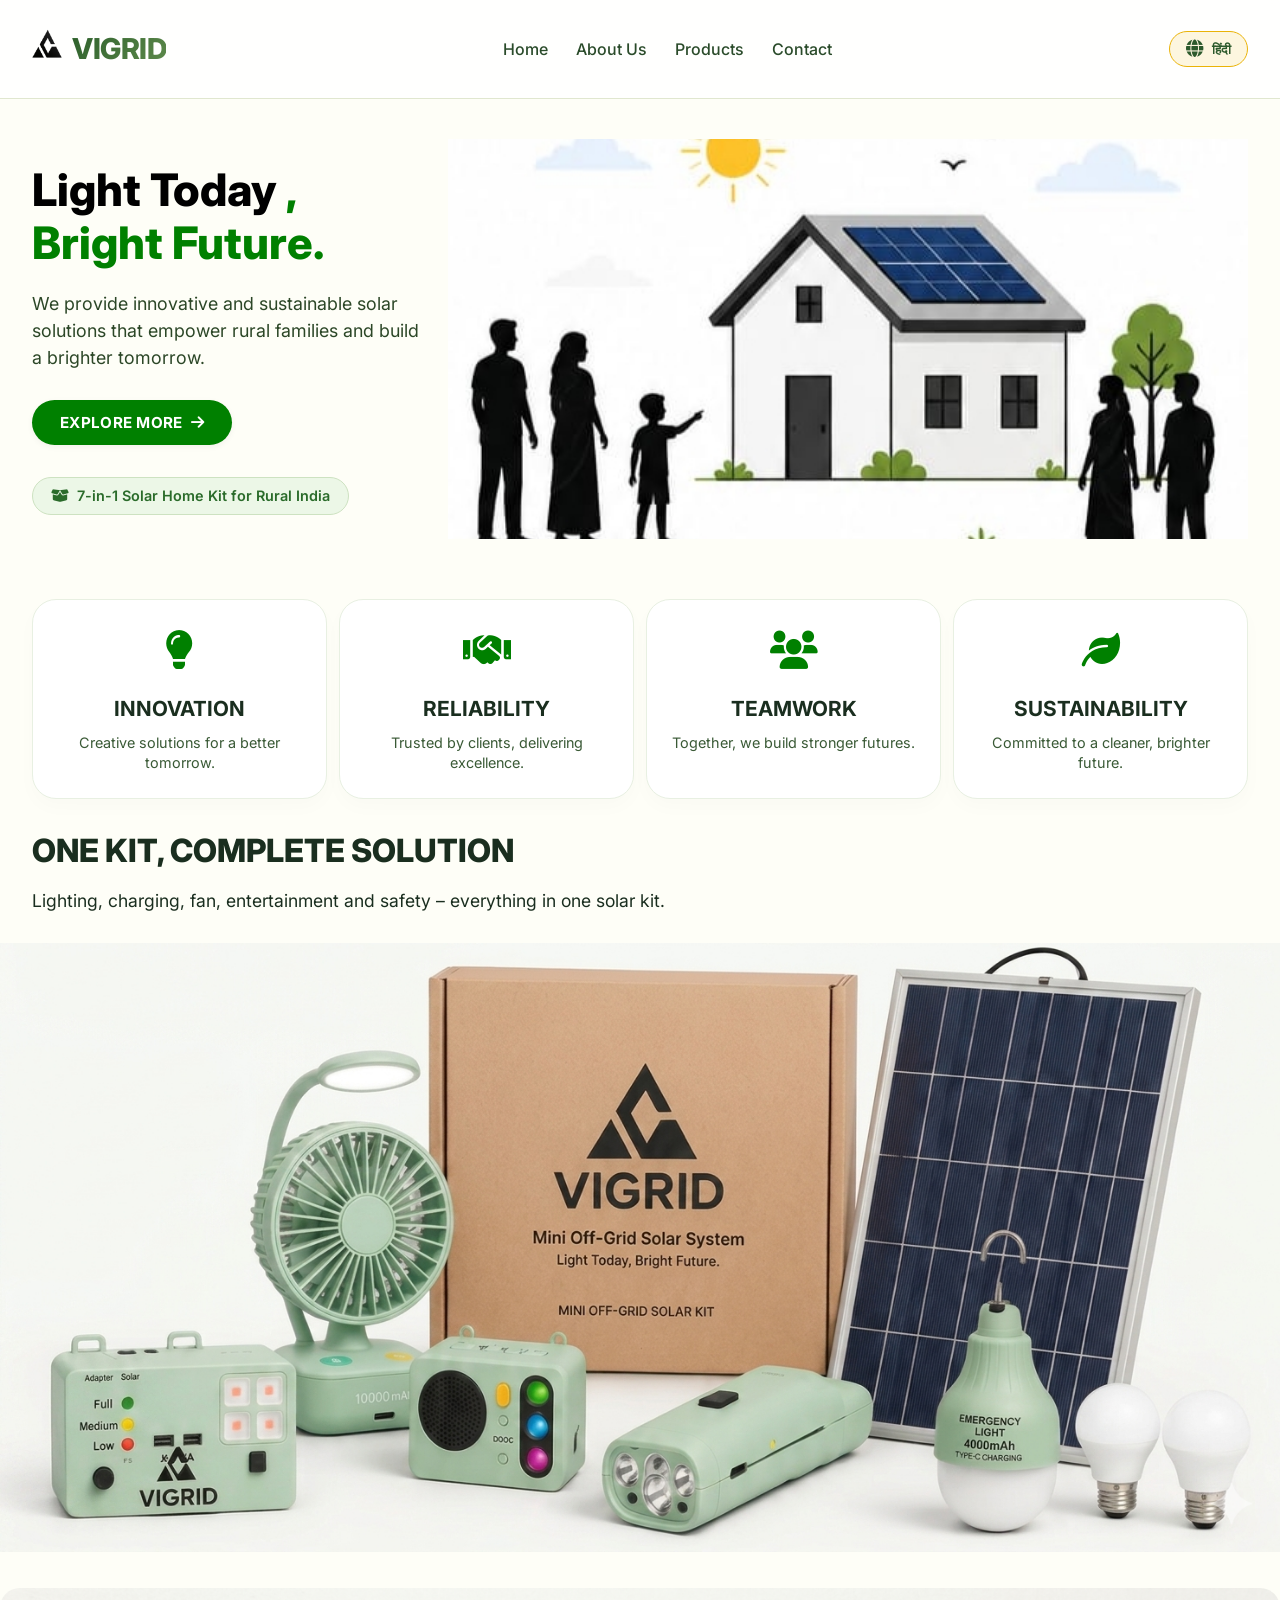
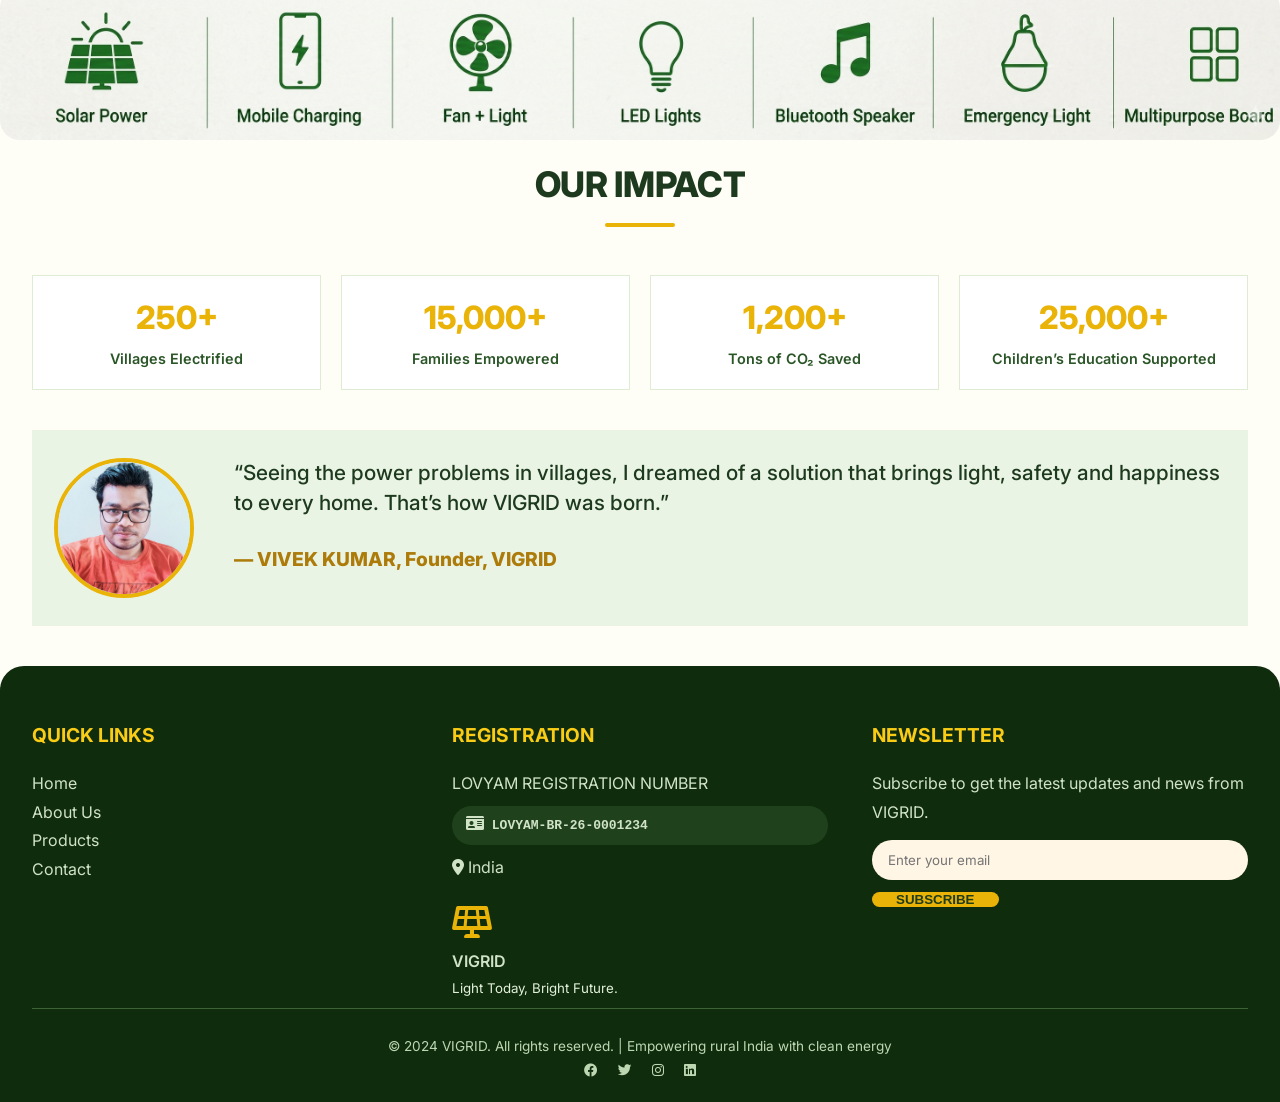
==== commit 94405db8: "Update index.html" ====
--- a/index.html
+++ b/index.html
@@ -28,7 +28,7 @@
         </button>
         <div class="nav-links" id="navLinks">
             <a href="index.html" data-i18n="nav_home">Home</a>
-            <a href="#" data-i18n="nav_about">About Us</a>
+            <a href="about.html" data-i18n="nav_about">About Us</a>
             <a href="#" data-i18n="nav_products">Products</a>
             <a href="#" data-i18n="nav_contact">Contact</a>
             <div class="mobile-lang-switch" id="mobileLangSwitch">
--- a/style.css
+++ b/style.css
@@ -92,8 +92,8 @@
 }
 
 .logo-image {
-    width: 35px;
-    height: 35px;
+    width: 30px;
+    height: 30px;
     
     max-height: 40px;  /* aap height limit kar sakte hain */
     display: inline-block;
@@ -478,7 +478,7 @@
     background: #0f2c0d;
     color: #e2f0db;
     padding: 56px 0 24px;
-    /* border-radius: 48px 48px 0 0; */
+     border-radius: 24px 24px 0 0; 
     margin-top: 40px;
 }
 .footer-grid {
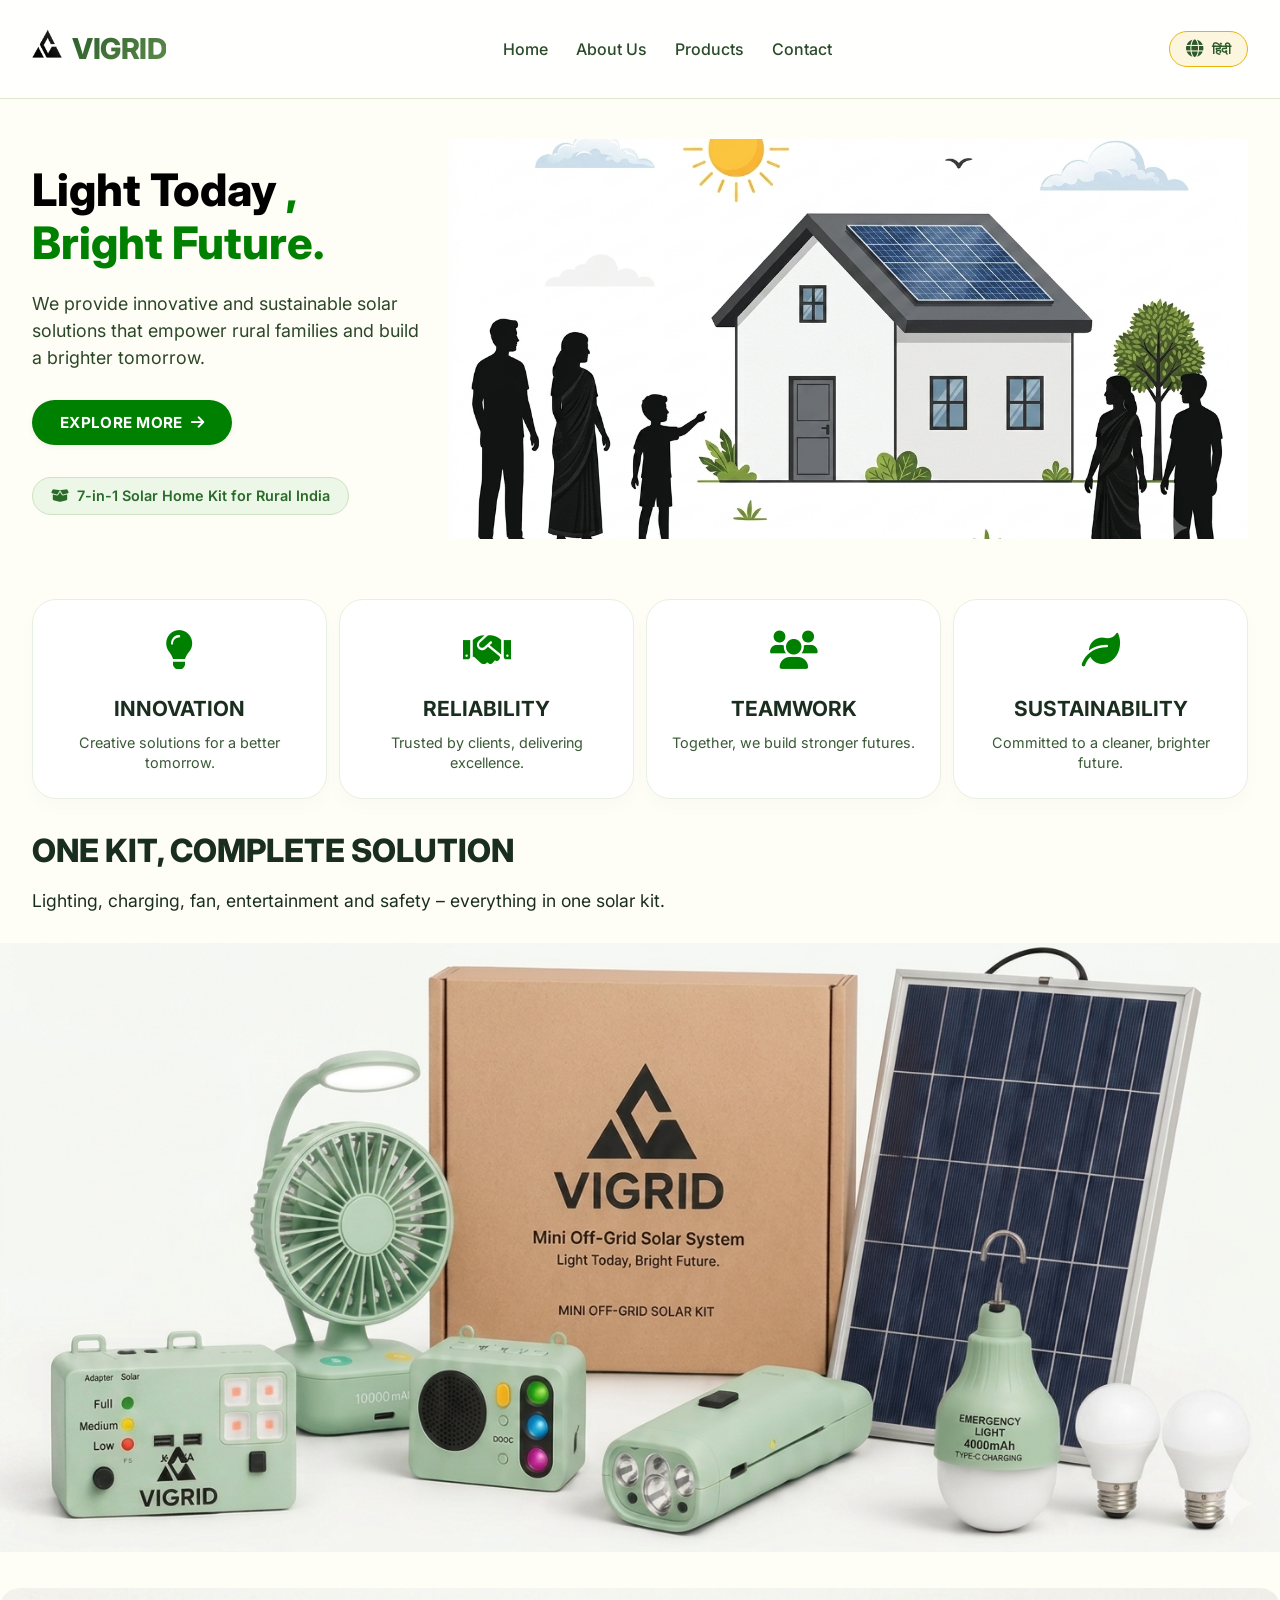
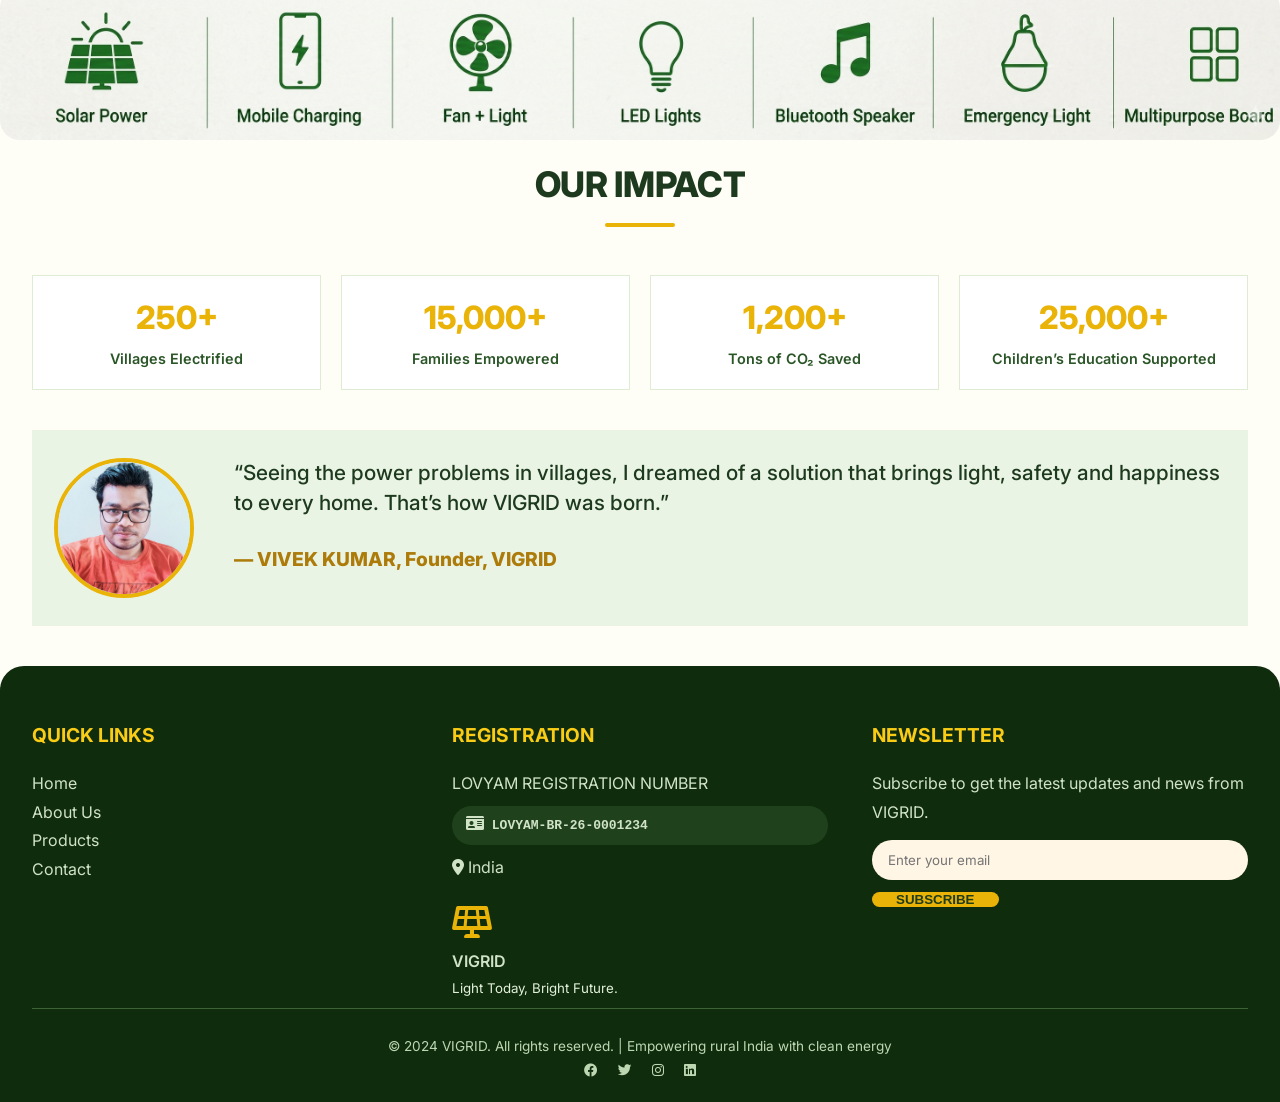
==== commit b83eb372: "Update index.html" ====
--- a/index.html
+++ b/index.html
@@ -202,7 +202,7 @@
             </div>
         </div>
         <div class="copyright">
-            <p data-i18n="copyright_text">© 2024 VIGRID. All rights reserved. | Empowering rural India with clean energy</p>
+            <p data-i18n="copyright_text">© 2026 VIGRID. All rights reserved. | Empowering rural India with clean energy</p>
             <div style="margin-top: 8px; display: flex; justify-content: center; gap: 20px;">
                 <i class="fab fa-facebook"></i>
                 <i class="fab fa-twitter"></i>
--- a/style.css
+++ b/style.css
@@ -240,7 +240,7 @@
 
 /* Hero image styling - only background image, no red circle */
 .hero-image {
-    background-image: url("heroimage.jpg");
+    background-image: url("heroimage.png");
     background-size: cover;
     background-position: center;
     background-repeat: no-repeat;
@@ -641,4 +641,4 @@
         max-width: 90%;
         max-height: 100px;
     }
-}+}
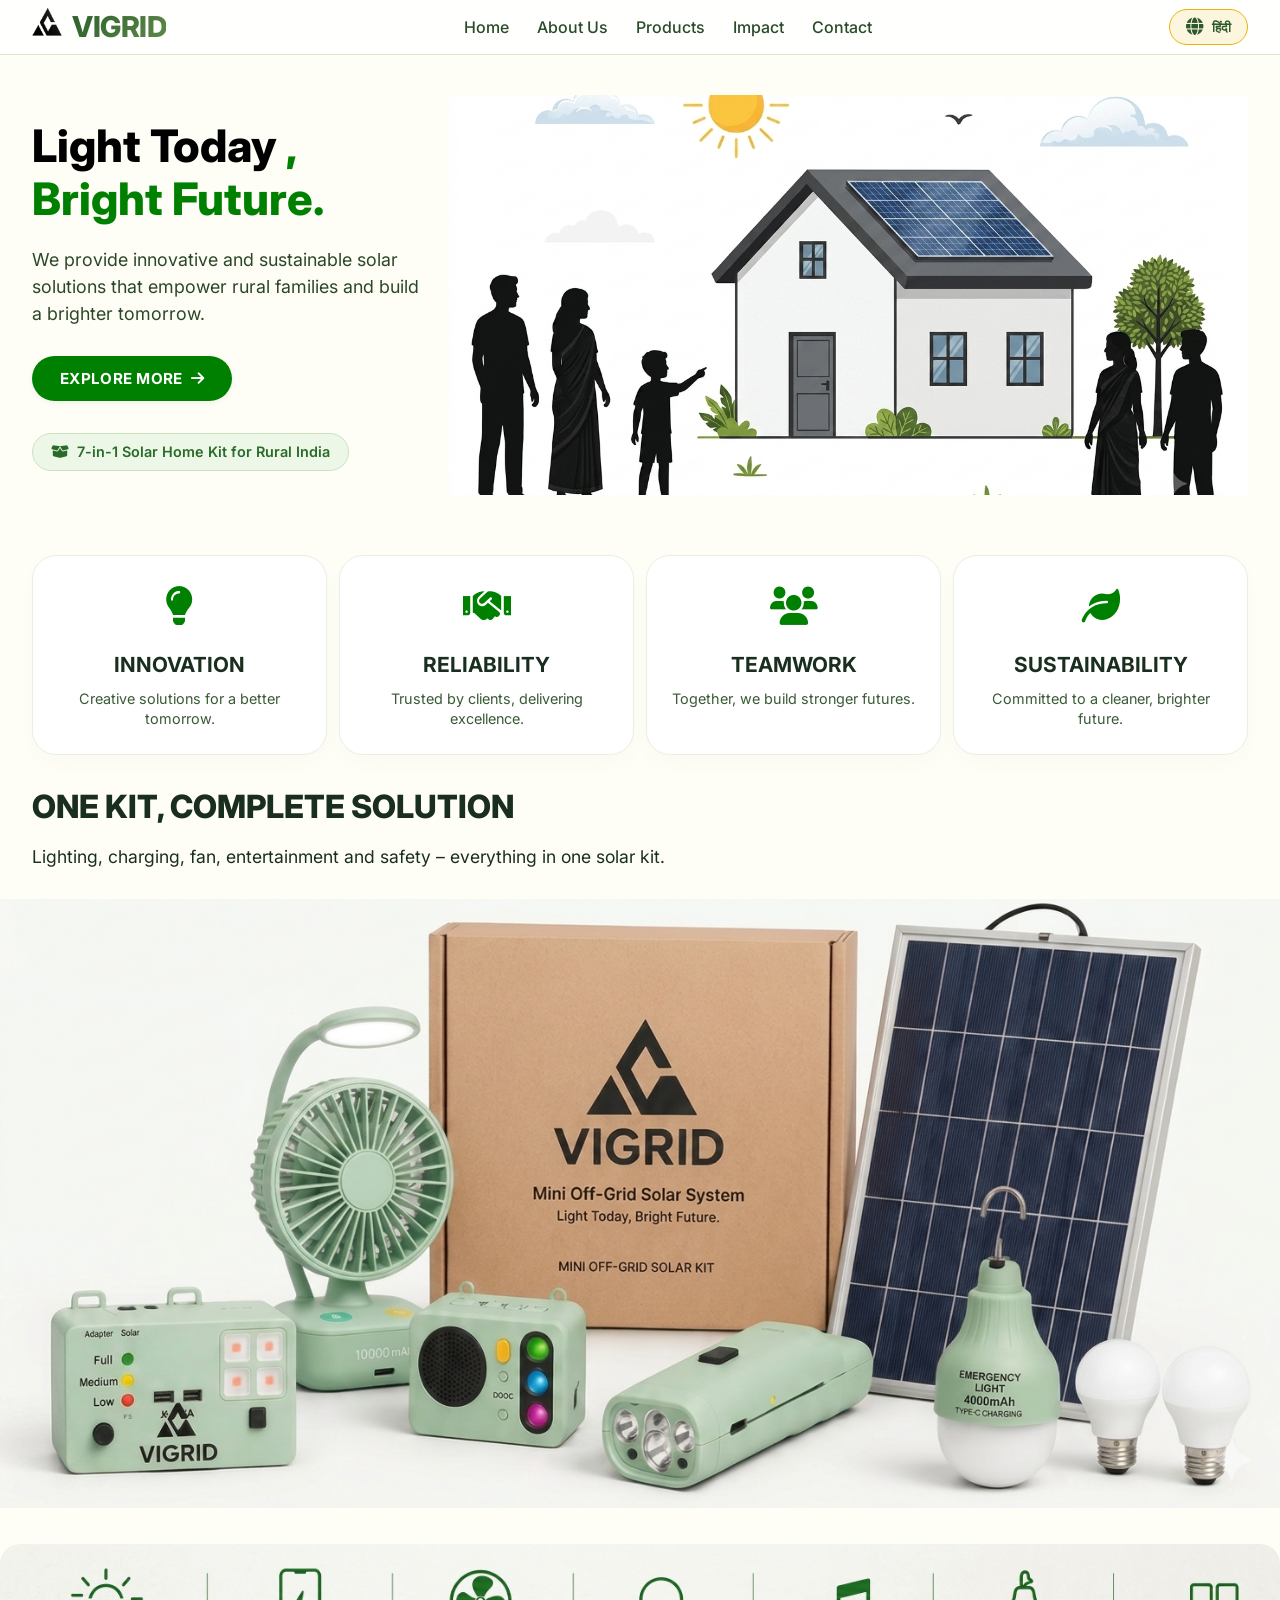
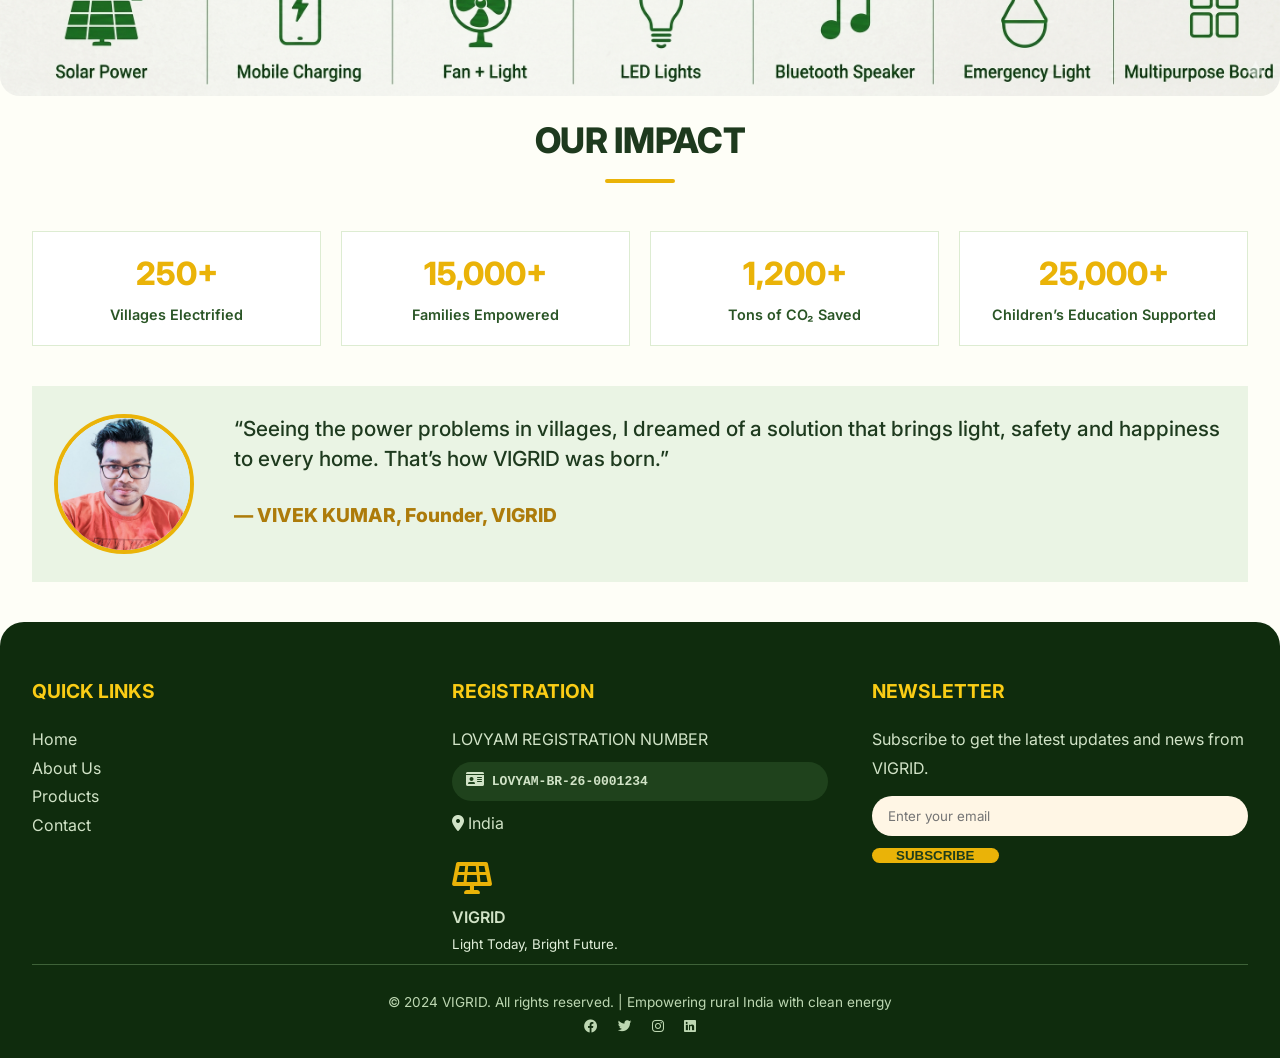
==== commit c99f338a: "Update index.html" ====
--- a/index.html
+++ b/index.html
@@ -29,7 +29,8 @@
         <div class="nav-links" id="navLinks">
             <a href="index.html" data-i18n="nav_home">Home</a>
             <a href="about.html" data-i18n="nav_about">About Us</a>
-            <a href="#" data-i18n="nav_products">Products</a>
+            <a href="products.html" data-i18n="nav_products">Products</a>
+            <a href="impact.html" class="active" data-i18n="nav_impact">Impact</a>
             <a href="#" data-i18n="nav_contact">Contact</a>
             <div class="mobile-lang-switch" id="mobileLangSwitch">
                 <i class="fas fa-globe"></i>
--- a/style.css
+++ b/style.css
@@ -60,7 +60,7 @@
 }
 
 .site-header {
-    padding: 24px 0;
+    padding: 2px 0;
     border-bottom: 1px solid #e0e7cf;
     background: #ffffffcc;
     backdrop-filter: blur(4px);
@@ -95,7 +95,7 @@
     width: 30px;
     height: 30px;
     
-    max-height: 40px;  /* aap height limit kar sakte hain */
+    max-height: 35px;  /* aap height limit kar sakte hain */
     display: inline-block;
 }
 .logo span {
